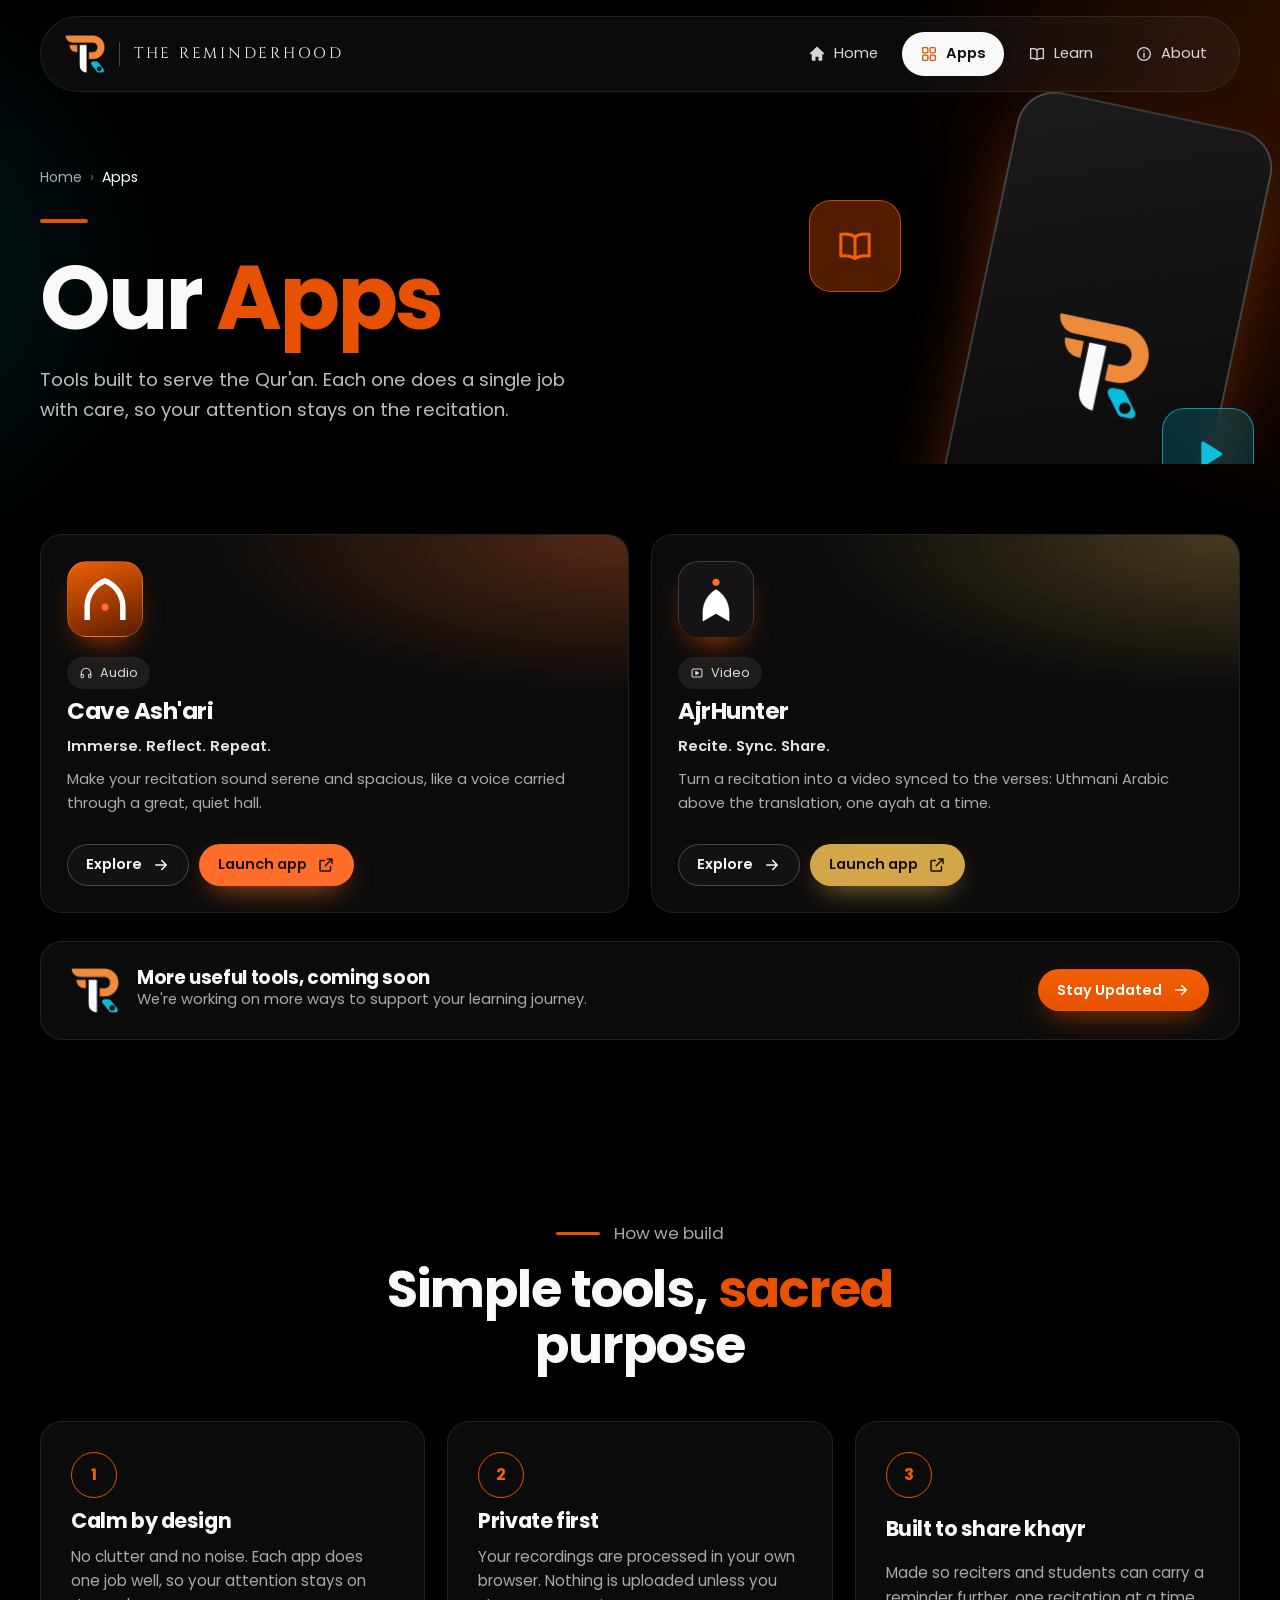
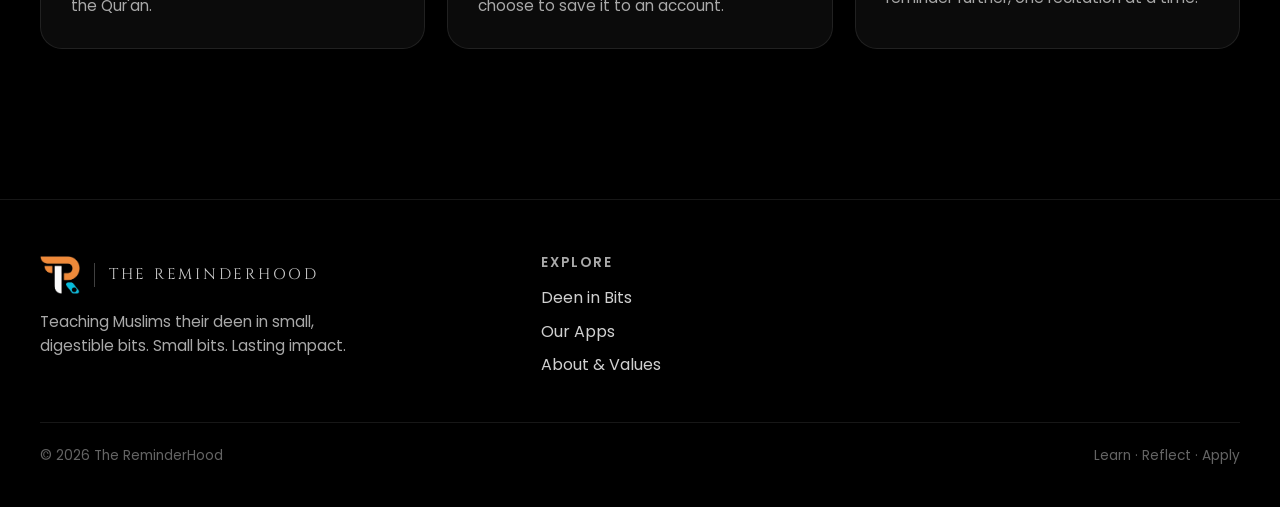
==== apps/index.html @ a538dfad "Apps hub with its own page for Cave Ash'ari and AjrHunter /apps is now a hub (Explore + Launch app p" ====
<!DOCTYPE html>
<html lang="en">
<head>
  <meta charset="utf-8">
  <meta name="viewport" content="width=device-width, initial-scale=1, viewport-fit=cover">
  <title>Our Apps · The ReminderHood</title>
  <meta name="description" content="Tools built to serve the Qur'an: Cave Ash'ari gives recitations a serene, spacious sound, and AjrHunter turns them into verse-synced videos.">
  <link rel="canonical" href="https://[SITE_URL]/apps">
  <meta name="theme-color" content="#000000">
  <meta property="og:type" content="website">
  <meta property="og:site_name" content="The ReminderHood">
  <meta property="og:url" content="https://[SITE_URL]/apps">
  <meta property="og:title" content="Our Apps · The ReminderHood">
  <meta property="og:description" content="Tools built to serve the Qur'an: Cave Ash'ari gives recitations a serene, spacious sound, and AjrHunter turns them into verse-synced videos.">
  <meta property="og:image" content="https://[SITE_URL]/assets/og/og-apps.jpg">
  <meta property="og:image:width" content="1200">
  <meta property="og:image:height" content="630">
  <meta name="twitter:card" content="summary_large_image">
  <link rel="icon" href="/assets/favicon-32.png" sizes="32x32">
  <link rel="apple-touch-icon" href="/assets/apple-touch-icon.png">
  <link rel="preconnect" href="https://fonts.googleapis.com">
  <link rel="preconnect" href="https://fonts.gstatic.com" crossorigin>
  <link rel="stylesheet" href="https://fonts.googleapis.com/css2?family=Cinzel:wght@500;600&family=Poppins:wght@400;500;600;700;800&display=swap">
  <link rel="stylesheet" href="/css/styles.css">
  <script type="application/ld+json">{"@context": "https://schema.org", "@type": "BreadcrumbList", "itemListElement": [{"@type": "ListItem", "position": 1, "name": "Home", "item": "https://[SITE_URL]/"}, {"@type": "ListItem", "position": 2, "name": "Apps", "item": "https://[SITE_URL]/apps"}]}</script>
</head>
<body>
  <a class="skip" href="#main">Skip to content</a>

  <!-- ===== Header (same on every page; set aria-current on the active link) ===== -->
  <header class="site-header">
    <div class="wrap">
      <nav class="nav glass" aria-label="Main">
        <a class="brand" href="/" aria-label="The ReminderHood home">
          <img src="/assets/logo.png" alt="" width="40" height="38">
          <span class="brand-name">The ReminderHood</span>
        </a>
        <ul class="nav-links">
          <li><a href="/"><svg aria-hidden="true"><use href="/assets/icons.svg#i-home"/></svg>Home</a></li>
          <li class="has-sub"><a href="/apps" aria-current="page"><svg aria-hidden="true"><use href="/assets/icons.svg#i-grid"/></svg>Apps</a>
            <ul class="sub" aria-label="Apps">
              <li><a href="/apps/cave-ashari">Cave Ash'ari</a></li>
              <li><a href="/apps/ajrhunter">AjrHunter</a></li>
            </ul>
          </li>
          <li><a href="/learn"><svg aria-hidden="true"><use href="/assets/icons.svg#i-book"/></svg>Learn</a></li>
          <li><a href="/about"><svg aria-hidden="true"><use href="/assets/icons.svg#i-info"/></svg>About</a></li>
        </ul>
        <button class="menu-btn" type="button" aria-expanded="false"><svg aria-hidden="true"><use href="/assets/icons.svg#i-menu"/></svg><span class="sr-only">Open menu</span></button>
      </nav>
    </div>
  </header>

  <main id="main">
    <!-- ===== Page hero ===== -->
    <section class="page-hero">
      <div class="apps-visual" aria-hidden="true">
        <div class="phone"><img src="/assets/logo.png" alt=""></div>
        <span class="float-tile float-tile--book"><svg><use href="/assets/icons.svg#i-book"/></svg></span>
        <span class="float-tile float-tile--play"><svg><use href="/assets/icons.svg#i-play"/></svg></span>
      </div>
      <div class="wrap">
        <nav class="crumbs" aria-label="Breadcrumb">
          <ol>
            <li><a href="/">Home</a></li>
            <li aria-current="page">Apps</li>
          </ol>
        </nav>
        <div class="bar"></div>
        <h1>Our <span class="accent">Apps</span></h1>
        <p>Tools built to serve the Qur'an. Each one does a single job with care, so your attention stays on the recitation.</p>
      </div>
    </section>

    <!-- ===== One card per app ===== -->
    <section class="section section--tight">
      <div class="wrap">
        <div class="grid grid--2">
          <article class="app-card glass reveal" data-app="cave-ashari">
            <div class="app-icon"><img src="/assets/icons/cave-ashari.svg" alt=""></div>
            <span class="chip"><svg aria-hidden="true"><use href="/assets/icons.svg#i-headphones"/></svg>Audio</span>
            <h2 class="h3">Cave Ash'ari</h2>
            <p class="motto">Immerse. Reflect. Repeat.</p>
            <p class="desc">Make your recitation sound serene and spacious, like a voice carried through a great, quiet hall.</p>
            <div class="actions">
              <a class="btn btn--ghost btn--sm" href="/apps/cave-ashari">Explore<svg class="ico" aria-hidden="true"><use href="/assets/icons.svg#i-arrow"/></svg></a>
              <a class="btn btn--app btn--sm" href="https://cave-ashari.vercel.app" target="_blank" rel="noopener">Launch app<svg class="ico" aria-hidden="true"><use href="/assets/icons.svg#i-external"/></svg><span class="sr-only"> (opens in a new tab)</span></a>
            </div>
          </article>
          <article class="app-card glass reveal" data-app="ajrhunter">
            <div class="app-icon app-icon--ajr"><img src="/assets/icons/ajrhunter.svg" alt=""></div>
            <span class="chip"><svg aria-hidden="true"><use href="/assets/icons.svg#i-film"/></svg>Video</span>
            <h2 class="h3">AjrHunter</h2>
            <p class="motto">Recite. Sync. Share.</p>
            <p class="desc">Turn a recitation into a video synced to the verses: Uthmani Arabic above the translation, one ayah at a time.</p>
            <div class="actions">
              <a class="btn btn--ghost btn--sm" href="/apps/ajrhunter">Explore<svg class="ico" aria-hidden="true"><use href="/assets/icons.svg#i-arrow"/></svg></a>
              <a class="btn btn--app btn--sm" href="https://ajrhunter.vercel.app" target="_blank" rel="noopener">Launch app<svg class="ico" aria-hidden="true"><use href="/assets/icons.svg#i-external"/></svg><span class="sr-only"> (opens in a new tab)</span></a>
            </div>
          </article>
        </div>

        <div class="banner glass reveal" style="margin-top:28px">
          <div class="left">
            <img src="/assets/logo.png" alt="">
            <div>
              <h3>More useful tools, coming soon</h3>
              <p>We're working on more ways to support your learning journey.</p>
            </div>
          </div>
          <a class="btn btn--primary btn--sm" href="#follow">Stay Updated<svg class="ico" aria-hidden="true"><use href="/assets/icons.svg#i-arrow"/></svg></a>
        </div>
      </div>
    </section>

    <!-- ===== How we build ===== -->
    <section class="section">
      <div class="wrap">
        <div class="section-head section-head--center reveal">
          <p class="eyebrow">How we build</p>
          <h2>Simple tools, <span class="accent">sacred</span> purpose</h2>
        </div>
        <div class="grid grid--3 steps">
          <div class="step glass reveal"><span class="num">1</span><h3>Calm by design</h3><p>No clutter and no noise. Each app does one job well, so your attention stays on the Qur'an.</p></div>
          <div class="step glass reveal"><span class="num">2</span><h3>Private first</h3><p>Your recordings are processed in your own browser. Nothing is uploaded unless you choose to save it to an account.</p></div>
          <div class="step glass reveal"><span class="num">3</span><h3>Built to share khayr</h3><p>Made so reciters and students can carry a reminder further, one recitation at a time.</p></div>
        </div>
      </div>
    </section>
  </main>

  <!-- ===== Footer (same on every page) ===== -->
  <footer class="site-footer">
    <div class="wrap">
      <div class="footer-grid">
        <div class="footer-about">
          <a class="brand" href="/"><img src="/assets/logo.png" alt="" width="40" height="38"><span class="brand-name">The ReminderHood</span></a>
          <p>Teaching Muslims their deen in small, digestible bits. Small bits. Lasting impact.</p>
        </div>
        <div>
          <h4>Explore</h4>
          <ul>
            <li><a href="/learn">Deen in Bits</a></li>
            <li><a href="/apps">Our Apps</a></li>
            <li><a href="/about">About &amp; Values</a></li>
          </ul>
        </div>
        <div id="follow" data-social-block>
          <h4>Follow</h4>
          <div class="socials">
            <a data-social="youtube" href="#" aria-label="YouTube"><svg aria-hidden="true"><use href="/assets/icons.svg#i-youtube"/></svg></a>
            <a data-social="instagram" href="#" aria-label="Instagram"><svg aria-hidden="true"><use href="/assets/icons.svg#i-instagram"/></svg></a>
          </div>
        </div>
      </div>
      <div class="footer-bottom">
        <span>© <span data-year>2026</span> The ReminderHood</span>
        <span>Learn · Reflect · Apply</span>
      </div>
    </div>
  </footer>

  <!-- ===== Phone tab bar ===== -->
  <nav class="tabbar" aria-label="Quick">
    <a href="/"><svg aria-hidden="true"><use href="/assets/icons.svg#i-home"/></svg>Home</a>
    <a href="/apps" aria-current="page"><svg aria-hidden="true"><use href="/assets/icons.svg#i-grid"/></svg>Apps</a>
    <a href="/learn"><svg aria-hidden="true"><use href="/assets/icons.svg#i-book"/></svg>Learn</a>
    <a href="/about"><svg aria-hidden="true"><use href="/assets/icons.svg#i-info"/></svg>About</a>
  </nav>

  <script src="/js/bits.js" defer></script>
  <script src="/js/main.js" defer></script>
</body>
</html>
---- css/styles.css ----
/* =========================================================
   The ReminderHood — site styles
   One stylesheet for every page. Sections, top to bottom:
   1 Tokens · 2 Base · 3 Layout helpers · 4 Header/nav
   5 Buttons/chips · 6 Hero · 7 Sections & cards
   8 Page-specific (apps, learn, about) · 9 Footer
   10 Mobile tab bar · 11 Motion · 12 Responsive
   13 Apps hub & app pages (nav dropdown, breadcrumb, app accent,
      hero media slot, demo players, FAQ)
   ========================================================= */

/* ---------- 1. Tokens (from the brand palette in the mock-up) ---------- */
:root {
  --orange: #E85002;        /* Branding Orange */
  --orange-2: #F16001;      /* gradient stop 3 */
  --red: #C10801;           /* gradient stop 2 */
  --sand: #D9C3AB;          /* gradient stop 4 */
  --azure: #0DBEDE;         /* Vivid Azure (the R's tail) */
  --ink: #000000;           /* Primary */
  --white: #F9F9F9;
  --gray: #646464;
  --gray-d: #333333;

  --text: var(--white);
  --muted: #A9A9A9;
  --line: rgba(255, 255, 255, .09);
  --glass: rgba(255, 255, 255, .045);
  --glass-2: rgba(255, 255, 255, .075);
  --gradient: linear-gradient(120deg, var(--red) 0%, var(--orange-2) 55%, var(--sand) 100%);

  --font: "Poppins", system-ui, -apple-system, "Segoe UI", sans-serif;
  --font-mark: "Cinzel", Georgia, serif;
  --font-quran: "KFGQPC Hafs", "Amiri Quran", serif;

  --radius: 22px;
  --radius-sm: 14px;
  --max: 1200px;
  --nav-h: 76px;
  --ease: cubic-bezier(.2, .7, .2, 1);
}

@font-face {
  font-family: "KFGQPC Hafs";
  src: url("../assets/fonts/hafs.woff2") format("woff2");
  font-display: swap;
}

/* ---------- 2. Base ---------- */
*, *::before, *::after { box-sizing: border-box; }
html { scroll-behavior: smooth; -webkit-text-size-adjust: 100%; }
body {
  margin: 0;
  font-family: var(--font);
  font-size: 16px;
  line-height: 1.6;
  color: var(--text);
  background: var(--ink);
  overflow-x: hidden;
  -webkit-font-smoothing: antialiased;
}
/* Page-wide glow: ember from the right, azure hint from the left (as in the mock-up) */
body::before {
  content: "";
  position: fixed;
  inset: 0;
  z-index: -1;
  pointer-events: none;
  background:
    radial-gradient(60vw 60vw at 105% 10%, rgba(232, 80, 2, .22), transparent 60%),
    radial-gradient(40vw 40vw at -10% 30%, rgba(13, 190, 222, .12), transparent 60%),
    var(--ink);
}
img, svg { display: block; max-width: 100%; }
a { color: inherit; text-decoration: none; }
h1, h2, h3, h4 { margin: 0; line-height: 1.1; font-weight: 700; letter-spacing: -.02em; }
p { margin: 0; }
button { font: inherit; color: inherit; cursor: pointer; }
:focus-visible { outline: 2px solid var(--orange); outline-offset: 3px; border-radius: 8px; }
.sr-only { position: absolute; width: 1px; height: 1px; overflow: hidden; clip: rect(0 0 0 0); white-space: nowrap; }
.skip { position: absolute; left: 16px; top: -60px; z-index: 100; padding: 10px 16px; border-radius: 999px; background: var(--orange); }
.skip:focus { top: 12px; }

/* ---------- 3. Layout helpers ---------- */
.wrap { width: min(var(--max), 100% - 48px); margin-inline: auto; }
.section { padding: 110px 0; position: relative; }
.section--tight { padding: 70px 0; }
.accent { color: var(--orange); }
.azure { color: var(--azure); }
.muted { color: var(--muted); }

.eyebrow {
  display: inline-flex;
  align-items: center;
  gap: 14px;
  font-size: .95rem;
  color: #CFCFCF;
}
.eyebrow::before { content: ""; width: 44px; height: 3px; border-radius: 3px; background: var(--orange); }
.eyebrow .dot { width: 5px; height: 5px; border-radius: 50%; background: var(--orange); }

.section-head { display: grid; gap: 14px; max-width: 720px; margin-bottom: 48px; }
.section-head h2 { font-size: clamp(2rem, 4.4vw, 3.2rem); }
.section-head p { color: var(--muted); font-size: 1.05rem; }
.section-head--center { margin-inline: auto; text-align: center; justify-items: center; }

.glass {
  background: var(--glass);
  border: 1px solid var(--line);
  border-radius: var(--radius);
  backdrop-filter: blur(18px);
  -webkit-backdrop-filter: blur(18px);
}

/* ---------- 4. Header / nav ---------- */
.site-header {
  position: fixed;
  top: 16px;
  left: 0;
  right: 0;
  z-index: 50;
  transition: top .3s var(--ease);
}
.nav {
  display: flex;
  align-items: center;
  justify-content: space-between;
  gap: 20px;
  height: var(--nav-h);
  padding: 0 14px 0 24px;
  border-radius: 999px;
  transition: background .3s, height .3s var(--ease);
}
.site-header.is-scrolled { top: 8px; }
.site-header.is-scrolled .nav { background: rgba(10, 10, 10, .78); height: 64px; }

.brand { display: flex; align-items: center; gap: 14px; }
.brand img { width: 40px; height: auto; }
.brand-name {
  padding-left: 14px;
  border-left: 1px solid rgba(255, 255, 255, .25);
  font-family: var(--font-mark);
  font-size: .95rem;
  letter-spacing: .18em;
  text-transform: uppercase;
  white-space: nowrap;
}

.nav-links { display: flex; gap: 6px; list-style: none; margin: 0; padding: 0; }
.nav-links a {
  display: inline-flex;
  align-items: center;
  gap: 8px;
  padding: 10px 18px;
  border-radius: 999px;
  font-size: .92rem;
  color: #D6D6D6;
  transition: background .2s, color .2s;
}
.nav-links a:hover { background: var(--glass-2); color: #fff; }
.nav-links > li > a[aria-current] { background: var(--white); color: #111; font-weight: 600; }
.nav-links > li > a[aria-current] svg { color: var(--orange); }
.nav-links svg, .tabbar svg, .ico { width: 18px; height: 18px; flex: none; }

.nav-cta { display: inline-flex; }
.menu-btn { display: none; }

/* ---------- 5. Buttons / chips ---------- */
.btn {
  display: inline-flex;
  align-items: center;
  justify-content: center;
  gap: 10px;
  min-height: 52px;
  padding: 0 26px;
  border-radius: 999px;
  border: 1px solid transparent;
  font-weight: 600;
  font-size: .98rem;
  transition: transform .2s var(--ease), box-shadow .2s, background .2s, border-color .2s;
}
.btn:hover { transform: translateY(-2px); }
.btn--primary { background: linear-gradient(180deg, var(--orange-2), var(--orange)); color: #fff; box-shadow: 0 10px 30px -10px rgba(232, 80, 2, .8); }
.btn--primary:hover { box-shadow: 0 16px 40px -12px rgba(232, 80, 2, .95); }
.btn--ghost { border-color: rgba(255, 255, 255, .22); background: rgba(255, 255, 255, .03); }
.btn--ghost:hover { border-color: rgba(255, 255, 255, .45); }
.btn--sm { min-height: 42px; padding: 0 18px; font-size: .9rem; }
.btn .ico { width: 18px; height: 18px; }

.chip {
  display: inline-flex;
  align-items: center;
  gap: 7px;
  padding: 6px 12px;
  border-radius: 999px;
  background: var(--glass-2);
  font-size: .8rem;
  color: #DADADA;
}
.chip svg { width: 14px; height: 14px; }

.round-link {
  display: grid;
  background: transparent;
  padding: 0;
  place-items: center;
  width: 42px;
  height: 42px;
  border-radius: 50%;
  border: 1px solid var(--orange);
  color: var(--orange);
  transition: background .2s, color .2s;
}
.round-link svg { width: 18px; height: 18px; }
.round-link--muted { border-color: rgba(255, 255, 255, .45); color: #fff; }
.round-link:hover { background: var(--orange); border-color: var(--orange); color: #fff; }

/* ---------- 6. Hero ---------- */
.hero {
  position: relative;
  min-height: 100svh;
  display: flex;
  align-items: center;
  padding: calc(var(--nav-h) + 60px) 0 90px;
  overflow: hidden;
  isolation: isolate;
}
/* the big ember arc behind the artwork */
.hero::before {
  content: "";
  position: absolute;
  z-index: -2;
  right: -18vw;
  top: 4vh;
  width: 70vw;
  height: 70vw;
  max-width: 1100px;
  max-height: 1100px;
  border-radius: 50%;
  border: 2px solid rgba(241, 96, 1, .55);
  box-shadow: inset 30px 0 80px -20px rgba(241, 96, 1, .35), 0 0 80px -10px rgba(241, 96, 1, .35);
}
/* the azure streak on the left edge */
.hero::after {
  content: "";
  position: absolute;
  z-index: -2;
  left: -120px;
  top: 30%;
  width: 260px;
  height: 260px;
  background: linear-gradient(135deg, rgba(13, 190, 222, .75), transparent 60%);
  filter: blur(40px);
  transform: rotate(45deg);
}
.hero-art {
  position: absolute;
  z-index: -1;
  right: -2vw;
  bottom: 0;
  width: min(50vw, 760px);
  -webkit-mask-image: linear-gradient(90deg, transparent 0%, #000 22%), linear-gradient(0deg, transparent 0%, #000 18%);
  -webkit-mask-composite: source-in;
  mask-image: linear-gradient(90deg, transparent 0%, #000 22%), linear-gradient(0deg, transparent 0%, #000 18%);
  mask-composite: intersect;
  opacity: .95;
}
.hero-copy { max-width: 640px; min-width: 0; display: grid; grid-template-columns: minmax(0, 1fr); gap: 22px; }
.hero h1 { font-size: clamp(3.4rem, 9vw, 7rem); line-height: .98; letter-spacing: -.035em; }
.hero h1 .accent { color: var(--orange-2); }
.hero .tagline { font-size: clamp(1.6rem, 3.4vw, 2.6rem); font-weight: 500; color: #E4E4E4; letter-spacing: -.02em; }
.hero .lead { font-size: 1.12rem; color: #BDBDBD; max-width: 520px; }
.hero-actions { display: flex; flex-wrap: wrap; gap: 14px; margin-top: 6px; }

.pillars {
  display: grid;
  grid-template-columns: repeat(4, auto);
  gap: 0;
  margin-top: 26px;
  padding: 18px 8px;
  width: fit-content;
}
.pillar {
  display: flex;
  align-items: center;
  gap: 12px;
  padding: 0 22px;
  font-size: .86rem;
  line-height: 1.3;
  color: #D4D4D4;
}
.pillar + .pillar { border-left: 1px solid var(--line); }
.pillar svg { width: 28px; height: 28px; flex: none; }

.scroll-cue {
  position: absolute;
  left: 50%;
  bottom: 26px;
  transform: translateX(-50%);
  display: grid;
  place-items: center;
  width: 30px;
  height: 48px;
  border: 1.5px solid rgba(255, 255, 255, .35);
  border-radius: 999px;
}
.scroll-cue svg { width: 16px; height: 16px; animation: bob 1.8s ease-in-out infinite; }

/* Short hero for inner pages */
.page-hero { padding: calc(var(--nav-h) + 90px) 0 40px; position: relative; overflow: hidden; }
.page-hero h1 { font-size: clamp(3rem, 7.5vw, 5.6rem); letter-spacing: -.035em; }
.page-hero .bar { width: 48px; height: 4px; border-radius: 4px; background: var(--orange); margin-bottom: 26px; }
.page-hero p { margin-top: 18px; max-width: 560px; font-size: 1.15rem; color: #BDBDBD; }

/* ---------- 7. Sections & cards ---------- */
/* Ayah block */
.ayah {
  display: grid;
  gap: 18px;
  padding: 56px clamp(24px, 6vw, 80px);
  text-align: center;
  overflow: hidden;
  position: relative;
}
.ayah::before {
  content: "";
  position: absolute;
  inset: auto -20% -60% -20%;
  height: 120%;
  background: radial-gradient(closest-side, rgba(232, 80, 2, .22), transparent);
  pointer-events: none;
}
.ayah .ar { font-family: var(--font-quran); font-size: clamp(1.9rem, 4.6vw, 3.1rem); line-height: 1.9; direction: rtl; color: #fff; }
.ayah .en { font-size: clamp(1.05rem, 2vw, 1.3rem); color: #E2E2E2; font-style: italic; }
.ayah .ref { font-size: .85rem; letter-spacing: .12em; text-transform: uppercase; color: var(--orange-2); }
.ayah .note { max-width: 640px; margin: 10px auto 0; color: var(--muted); }

/* Generic grid */
.grid { display: grid; gap: 22px; }
.grid--4 { grid-template-columns: repeat(4, 1fr); }
.grid--3 { grid-template-columns: repeat(3, 1fr); }
.grid--2 { grid-template-columns: repeat(2, 1fr); }

/* Track cards (Deen in Bits) */
.track {
  position: relative;
  display: grid;
  align-content: end;
  gap: 8px;
  min-height: 210px;
  padding: 24px;
  border-radius: var(--radius);
  border: 1px solid var(--line);
  overflow: hidden;
  transition: transform .3s var(--ease), border-color .3s;
}
.track:hover { transform: translateY(-4px); border-color: rgba(255, 255, 255, .22); }
.track .ico-box {
  position: absolute;
  top: 22px;
  left: 22px;
  display: grid;
  place-items: center;
  width: 48px;
  height: 48px;
  border-radius: 14px;
  background: rgba(255, 255, 255, .12);
}
.track .ico-box svg { width: 24px; height: 24px; }
.track h3 { font-size: 1.2rem; }
.track p { font-size: .9rem; color: rgba(255, 255, 255, .78); }
.track--faith { background: linear-gradient(150deg, var(--orange-2), #8a2b00); }
.track--quran { background: linear-gradient(150deg, #3a3a3a, #161616); }
.track--growth { background: linear-gradient(150deg, #0a7f95, #062b33); }
.track--bits { background: linear-gradient(150deg, #2b2b2b, #0e0e0e); }

/* Bit of the day */
.bit-card {
  display: grid;
  grid-template-columns: 1.1fr 1fr;
  gap: 0;
  overflow: hidden;
}
.bit-card .bit-side {
  display: grid;
  align-content: center;
  gap: 16px;
  padding: 44px;
  background: linear-gradient(160deg, rgba(232, 80, 2, .9), rgba(193, 8, 1, .75));
}
.bit-card .bit-side h2 { font-size: clamp(1.8rem, 3.4vw, 2.6rem); }
.bit-card .bit-side p { color: rgba(255, 255, 255, .85); }
.bit-card .bit-body { display: grid; gap: 16px; padding: 44px; align-content: center; }
.bit-body .ar { font-family: var(--font-quran); font-size: 1.9rem; line-height: 1.9; direction: rtl; text-align: right; }
.bit-body blockquote { margin: 0; font-size: 1.12rem; font-style: italic; color: #E8E8E8; }
.bit-body .ref { font-size: .82rem; letter-spacing: .1em; text-transform: uppercase; color: var(--orange-2); }
.bit-body .apply { padding: 14px 16px; border-radius: var(--radius-sm); background: var(--glass-2); font-size: .95rem; color: #D9D9D9; }
.bit-body .apply strong { color: #fff; }
.bit-nav { display: flex; gap: 10px; }

/* App cards */
.app-card {
  position: relative;
  display: grid;
  gap: 10px;
  align-content: start;
  min-height: 360px;
  padding: 26px;
  overflow: hidden;
  isolation: isolate;
  transition: transform .3s var(--ease), border-color .3s;
}
.app-card:hover { transform: translateY(-4px); border-color: rgba(255, 255, 255, .2); }
.app-card::after {
  content: "";
  position: absolute;
  inset: 0;
  z-index: -1;
  background: radial-gradient(120% 70% at 100% 0%, rgba(232, 80, 2, .28), transparent 60%);
}
.app-icon {
  display: grid;
  place-items: center;
  width: 76px;
  height: 76px;
  margin-bottom: 10px;
  border-radius: 20px;
  background: linear-gradient(160deg, var(--orange-2), #5a1b00);
  border: 1px solid rgba(255, 255, 255, .18);
  box-shadow: 0 14px 30px -14px rgba(232, 80, 2, .9);
}
.app-icon img { width: 42px; height: 42px; }
.app-icon--ajr { background: #161316; }
.app-icon--ajr img { width: 76px; height: 76px; border-radius: 20px; }
.app-card h3, .app-card .h3 { font-size: 1.45rem; }
.app-card .motto { font-weight: 600; font-size: .92rem; color: #E6E6E6; }
.app-card .desc { font-size: .92rem; color: var(--muted); }
.app-card .foot { display: flex; align-items: center; justify-content: space-between; margin-top: auto; padding-top: 16px; }
.app-card--soon { place-content: center; justify-items: center; text-align: center; }
.app-card--soon::before {
  content: "";
  position: absolute;
  top: 30px;
  left: 40px;
  width: 90px;
  height: 90px;
  border-radius: 50%;
  filter: blur(26px);
  opacity: .7;
  background: var(--blob, linear-gradient(135deg, var(--azure), var(--orange)));
}
.app-card--soon .foot { position: absolute; right: 26px; bottom: 26px; padding: 0; }
.soon-pill { display: inline-flex; align-items: center; gap: 8px; padding: 10px 18px; border-radius: 999px; background: var(--glass-2); font-weight: 500; font-size: .92rem; }

/* Banner (Stay updated) */
.banner {
  display: flex;
  align-items: center;
  justify-content: space-between;
  gap: 24px;
  padding: 26px 30px;
}
.banner .left { display: flex; align-items: center; gap: 18px; }
.banner img { width: 48px; }
.banner h3 { font-size: 1.15rem; }
.banner p { font-size: .92rem; color: var(--muted); }

/* Steps (Learn → Reflect → Apply) */
.steps { counter-reset: step; }
.step { padding: 30px; display: grid; gap: 12px; }
.step .num {
  display: grid;
  place-items: center;
  width: 46px;
  height: 46px;
  border-radius: 50%;
  border: 1.5px solid var(--orange);
  color: var(--orange-2);
  font-weight: 700;
}
.step h3 { font-size: 1.3rem; }
.step p { color: var(--muted); font-size: .95rem; }

/* ---------- 8. Page specific ---------- */
/* Apps hero phone */
.apps-visual { position: absolute; right: 4vw; top: calc(var(--nav-h) + 30px); width: min(36vw, 420px); pointer-events: none; }
.phone {
  width: 62%;
  margin-left: auto;
  aspect-ratio: 9 / 18;
  border-radius: 38px;
  border: 2px solid rgba(255, 255, 255, .2);
  background: linear-gradient(160deg, #1b1b1b, #050505);
  box-shadow: 0 30px 80px -20px rgba(232, 80, 2, .55);
  display: grid;
  place-items: center;
  transform: rotate(12deg);
}
.phone img { width: 38%; }
.float-tile {
  position: absolute;
  display: grid;
  place-items: center;
  width: 92px;
  height: 92px;
  border-radius: 22px;
  backdrop-filter: blur(12px);
  -webkit-backdrop-filter: blur(12px);
  animation: float 6s ease-in-out infinite;
}
.float-tile svg { width: 40px; height: 40px; }
.float-tile--book { left: 0; top: 18%; background: rgba(232, 80, 2, .35); border: 1px solid rgba(241, 96, 1, .7); color: var(--orange-2); }
.float-tile--play { right: -6%; top: 58%; background: rgba(13, 190, 222, .2); border: 1px solid rgba(13, 190, 222, .7); color: var(--azure); animation-delay: -3s; }

/* Learn: filters + bit library */
.filters { display: flex; flex-wrap: wrap; gap: 10px; margin-bottom: 28px; }
.filter {
  padding: 10px 18px;
  border-radius: 999px;
  border: 1px solid var(--line);
  background: var(--glass);
  font-size: .9rem;
  color: #D0D0D0;
  transition: background .2s, color .2s, border-color .2s;
}
.filter:hover { border-color: rgba(255, 255, 255, .3); }
.filter[aria-pressed="true"] { background: var(--white); color: #111; font-weight: 600; }

.bit {
  display: grid;
  gap: 14px;
  align-content: start;
  padding: 26px;
}
.bit header { display: flex; align-items: center; justify-content: space-between; gap: 10px; }
.bit h3 { font-size: 1.2rem; }
.bit .ar { font-family: var(--font-quran); font-size: 1.5rem; line-height: 1.9; direction: rtl; text-align: right; color: #fff; }
.bit blockquote { margin: 0; color: #E2E2E2; font-style: italic; }
.bit .ref { font-size: .78rem; letter-spacing: .1em; text-transform: uppercase; color: var(--orange-2); }
.bit details { border-top: 1px solid var(--line); padding-top: 12px; }
.bit summary { cursor: pointer; font-weight: 600; font-size: .92rem; list-style: none; display: flex; align-items: center; gap: 8px; }
.bit summary::-webkit-details-marker { display: none; }
.bit summary::after { content: "+"; margin-left: auto; color: var(--orange-2); font-size: 1.2rem; }
.bit details[open] summary::after { content: "–"; }
.bit dl { margin: 12px 0 0; display: grid; gap: 10px; font-size: .93rem; }
.bit dt { font-weight: 600; color: #fff; }
.bit dd { margin: 0; color: var(--muted); }
.bit[hidden] { display: none; }

.levels { display: grid; grid-template-columns: repeat(3, 1fr); gap: 0; overflow: hidden; }
.level { padding: 30px; display: grid; gap: 10px; }
.level + .level { border-left: 1px solid var(--line); }
.level .tag { font-size: .78rem; letter-spacing: .14em; text-transform: uppercase; color: var(--orange-2); }
.level h3 { font-size: 1.25rem; }
.level p { color: var(--muted); font-size: .95rem; }

/* About: values (IMAMAE) */
.values-word {
  font-size: clamp(3rem, 12vw, 9rem);
  font-weight: 800;
  letter-spacing: .08em;
  line-height: 1;
  text-align: center;
  background: var(--gradient);
  -webkit-background-clip: text;
  background-clip: text;
  color: transparent;
  margin-bottom: 40px;
}
.value {
  position: relative;
  display: grid;
  gap: 12px;
  align-content: start;
  padding: 34px 26px 28px;
  border-radius: var(--radius);
  background: linear-gradient(170deg, rgba(232, 80, 2, .16), rgba(255, 255, 255, .03) 60%);
  border: 1px solid rgba(241, 96, 1, .3);
  transition: transform .3s var(--ease), border-color .3s;
}
.value:hover { transform: translateY(-4px); border-color: rgba(241, 96, 1, .7); }
.value .letter {
  position: absolute;
  top: -22px;
  right: 22px;
  display: grid;
  place-items: center;
  width: 54px;
  height: 54px;
  border-radius: 50%;
  background: var(--white);
  color: #111;
  border: 4px solid var(--azure);
  font-weight: 800;
  font-size: 1.4rem;
}
.value h3 { font-size: 1.25rem; letter-spacing: .02em; }
.value h3 small { display: block; margin-top: 4px; font-size: .78rem; font-weight: 500; letter-spacing: .12em; text-transform: uppercase; color: var(--orange-2); }
.value p { color: #CFCFCF; font-size: .95rem; }

.story { display: grid; grid-template-columns: 1fr 1fr; gap: 60px; align-items: center; }
.story .copy { display: grid; gap: 18px; }
.story .copy p { color: #C4C4C4; font-size: 1.05rem; }
.story-visual { aspect-ratio: 1; display: grid; place-items: center; position: relative; overflow: hidden; }
.story-visual img.logo-big { width: 46%; position: relative; z-index: 1; }
.story-visual::before {
  content: "";
  position: absolute;
  width: 70%;
  height: 70%;
  border-radius: 50%;
  background: radial-gradient(closest-side, rgba(232, 80, 2, .55), transparent);
}

.make-list { display: grid; gap: 14px; margin: 0; padding: 0; list-style: none; }
.make-list li { display: flex; gap: 14px; align-items: flex-start; padding: 18px 20px; }
.make-list svg { width: 26px; height: 26px; flex: none; color: var(--orange-2); margin-top: 2px; }
.make-list strong { display: block; }
.make-list span { color: var(--muted); font-size: .93rem; }

/* CTA band */
.cta {
  display: grid;
  grid-template-columns: 1.3fr 1fr;
  align-items: center;
  gap: 30px;
  padding: 50px;
  overflow: hidden;
  position: relative;
  background: linear-gradient(120deg, rgba(232, 80, 2, .22), rgba(255, 255, 255, .03) 55%);
}
.cta h2 { font-size: clamp(1.9rem, 3.6vw, 2.8rem); }
.cta p { color: #C8C8C8; margin-top: 12px; }
.cta .actions { display: flex; flex-wrap: wrap; gap: 12px; justify-content: flex-end; }

/* ---------- 9. Footer ---------- */
.site-footer { border-top: 1px solid var(--line); padding: 56px 0 40px; margin-top: 40px; }
.footer-grid { display: grid; grid-template-columns: 1.4fr 1fr 1fr; gap: 40px; }
.footer-grid h4 { font-size: .85rem; letter-spacing: .14em; text-transform: uppercase; color: var(--muted); margin-bottom: 14px; font-weight: 600; }
.footer-grid ul { list-style: none; margin: 0; padding: 0; display: grid; gap: 8px; }
.footer-grid a { color: #D0D0D0; }
.footer-grid a:hover { color: var(--orange-2); }
.footer-about p { margin-top: 16px; color: var(--muted); max-width: 340px; font-size: .95rem; }
.footer-bottom { display: flex; justify-content: space-between; gap: 20px; margin-top: 44px; padding-top: 22px; border-top: 1px solid var(--line); font-size: .85rem; color: var(--gray); }
.socials { display: flex; gap: 10px; }
.socials a { display: grid; place-items: center; width: 40px; height: 40px; border-radius: 50%; background: var(--glass-2); }
.socials a:hover { background: var(--orange); color: #fff; }
.socials svg { width: 18px; height: 18px; }

/* ---------- 10. Mobile tab bar (phones only) ---------- */
.tabbar { display: none; }

/* ---------- 11. Motion ---------- */
.reveal { opacity: 0; transform: translateY(26px); transition: opacity .8s var(--ease), transform .8s var(--ease); }
.reveal.is-in { opacity: 1; transform: none; }
.fade-swap { animation: fadeSwap .5s var(--ease); }
@keyframes bob { 50% { transform: translateY(5px); } }
@keyframes float { 50% { transform: translateY(-14px); } }
@keyframes fadeSwap { from { opacity: 0; transform: translateY(8px); } }
@media (prefers-reduced-motion: reduce) {
  *, *::before, *::after { animation: none !important; transition: none !important; scroll-behavior: auto !important; }
  .reveal { opacity: 1; transform: none; }
}

/* ---------- 13. Apps hub & app pages ---------- */
/* Each app's accent lives in three variables, set by data-app on <body> (app pages)
   or on a card (hub). Only the hero and the buttons read them; the rest of the page
   keeps the main site's look. */
[data-app] { --app-accent: var(--orange); --app-deep: #3a1606; --app-ink: #0b0806; }
[data-app="cave-ashari"] { --app-accent: #FF6D29; --app-deep: #453027; --app-ink: #161316; }
[data-app="ajrhunter"] { --app-accent: #D4A64A; --app-deep: #4a3712; --app-ink: #14110b; }

.btn--app { background: var(--app-accent); color: var(--app-ink); box-shadow: 0 10px 30px -12px var(--app-accent); }
.btn--app:hover { box-shadow: 0 16px 40px -12px var(--app-accent); }

/* Header dropdown under "Apps" (hover or keyboard focus; no JS) */
.nav-links .has-sub { position: relative; }
.nav-links .sub {
  position: absolute;
  top: calc(100% + 10px);
  left: 0;
  min-width: 210px;
  margin: 0;
  padding: 8px;
  list-style: none;
  border-radius: 18px;
  background: rgba(12, 12, 12, .96);
  border: 1px solid var(--line);
  opacity: 0;
  visibility: hidden;
  transform: translateY(-4px);
  transition: opacity .2s, transform .2s var(--ease), visibility .2s;
}
.nav-links .sub::before { content: ""; position: absolute; left: 0; right: 0; top: -12px; height: 12px; } /* hover bridge */
.nav-links .has-sub:hover .sub,
.nav-links .has-sub:focus-within .sub { opacity: 1; visibility: visible; transform: none; }
.nav-links .sub a { display: block; padding: 10px 14px; border-radius: 12px; }
.nav-links .sub a[aria-current] { background: rgba(232, 80, 2, .16); color: #fff; font-weight: 600; }

/* Breadcrumb */
.crumbs ol { display: flex; flex-wrap: wrap; gap: 8px; margin: 0 0 30px; padding: 0; list-style: none; font-size: .88rem; color: var(--muted); }
.crumbs li + li::before { content: "›"; margin-right: 8px; color: var(--gray); }
.crumbs a:hover { color: #fff; }
.crumbs [aria-current] { color: #fff; }

/* Hub cards: two buttons */
.app-card .actions { display: flex; flex-wrap: wrap; gap: 10px; margin-top: auto; padding-top: 18px; }
.app-card[data-app]::after { background: radial-gradient(120% 70% at 100% 0%, color-mix(in srgb, var(--app-accent) 30%, transparent), transparent 60%); }
.app-card .chip { width: fit-content; }

/* App page hero */
.app-hero { position: relative; overflow: hidden; isolation: isolate; padding: calc(var(--nav-h) + 56px) 0 80px; }
.app-hero::before {
  content: "";
  position: absolute;
  inset: 0;
  z-index: -2;
  background:
    radial-gradient(55vw 45vw at 88% 35%, color-mix(in srgb, var(--app-accent) 30%, transparent), transparent 70%),
    linear-gradient(180deg, color-mix(in srgb, var(--app-deep) 60%, transparent), transparent 75%);
}
/* faint parchment grain */
.app-hero::after {
  content: "";
  position: absolute;
  inset: 0;
  z-index: -1;
  opacity: .07;
  pointer-events: none;
  background-image: url("data:image/svg+xml,%3Csvg xmlns='http://www.w3.org/2000/svg' width='200' height='200'%3E%3Cfilter id='n'%3E%3CfeTurbulence type='fractalNoise' baseFrequency='.8' numOctaves='3' stitchTiles='stitch'/%3E%3CfeColorMatrix values='0 0 0 0 .85 0 0 0 0 .76 0 0 0 0 .67 0 0 0 1 0'/%3E%3C/filter%3E%3Crect width='200' height='200' filter='url(%23n)'/%3E%3C/svg%3E");
}
/* faint Arabic calligraphy behind the hero (a single word, never a verse) */
.calli {
  position: absolute;
  z-index: -1;
  right: -3vw;
  bottom: -4vw;
  font-family: var(--font-quran);
  font-size: clamp(7rem, 24vw, 20rem);
  line-height: 1;
  color: var(--app-accent);
  opacity: .07;
  pointer-events: none;
  user-select: none;
}
.app-hero-grid { display: grid; grid-template-columns: minmax(0, 1.05fr) minmax(0, .95fr); gap: 48px; align-items: center; }
.app-hero-copy { display: grid; gap: 20px; min-width: 0; }
.app-hero h1 { font-size: clamp(2.5rem, 7vw, 5rem); letter-spacing: -.035em; }
.app-hero h1 .tick { color: var(--app-accent); }
.app-hero .lead { font-size: 1.15rem; color: #C9C9C9; max-width: 540px; }
.app-mark {
  display: grid;
  place-items: center;
  width: 68px;
  height: 68px;
  border-radius: 20px;
  background: linear-gradient(160deg, var(--app-accent), var(--app-deep));
  border: 1px solid rgba(255, 255, 255, .18);
}
.app-mark img { width: 38px; height: 38px; }
.app-mark--full { background: none; padding: 0; overflow: hidden; border-color: color-mix(in srgb, var(--app-accent) 60%, transparent); }
.app-mark--full img { width: 100%; height: 100%; }

/* [HERO_ASSET] slot: shows the app mark until an image/video is dropped in */
.app-hero-media {
  position: relative;
  margin: 0;
  aspect-ratio: 16 / 10;
  display: grid;
  place-items: center;
  overflow: hidden;
  border-radius: var(--radius);
  border: 1px solid color-mix(in srgb, var(--app-accent) 35%, transparent);
  background: radial-gradient(circle at 50% 45%, color-mix(in srgb, var(--app-accent) 28%, transparent), transparent 62%), var(--app-ink);
  box-shadow: 0 40px 90px -40px color-mix(in srgb, var(--app-accent) 70%, transparent);
}
.app-hero-media .mark { width: 26%; filter: drop-shadow(0 10px 30px rgba(0, 0, 0, .5)); }
.app-hero-media .wave { position: absolute; left: 8%; right: 8%; bottom: 14%; height: 18%; color: var(--app-accent); opacity: .55; }
.app-hero-media > img.cover, .app-hero-media > video { position: absolute; inset: 0; width: 100%; height: 100%; object-fit: cover; }

/* Problem statement */
.reflect { max-width: 780px; display: grid; gap: 18px; }
.reflect p { font-size: clamp(1.1rem, 2.2vw, 1.35rem); line-height: 1.7; color: #D2D2D2; }

/* Who it's for */
.who { display: grid; gap: 10px; align-content: start; padding: 26px; }
.who svg { width: 30px; height: 30px; color: var(--orange-2); }
.who h3 { font-size: 1.15rem; }
.who p { color: var(--muted); font-size: .93rem; }

/* Demo players */
.demo-card { display: grid; gap: 14px; align-content: start; padding: 26px; }
.demo-card h3 { font-size: 1.15rem; }
.demo-card p { color: var(--muted); font-size: .93rem; }
.demo-card audio { width: 100%; }
.demo-card--after { border-color: color-mix(in srgb, var(--orange) 45%, transparent); }
.demo-video { width: 100%; aspect-ratio: 16 / 9; border-radius: var(--radius-sm); background: #000; }
.media-note { display: none; font-size: .85rem; color: var(--sand); }
.is-missing .media-note { display: block; }

/* FAQ (native <details>, works without JS) */
.faq { display: grid; gap: 12px; max-width: 840px; }
.faq details { padding: 18px 22px; }
.faq summary { display: flex; align-items: center; gap: 12px; cursor: pointer; font-weight: 600; list-style: none; }
.faq summary::-webkit-details-marker { display: none; }
.faq summary::after { content: "+"; margin-left: auto; font-size: 1.3rem; color: var(--orange-2); }
.faq details[open] summary::after { content: "–"; }
.faq details p { margin-top: 12px; color: #BDBDBD; }

/* ---------- 12. Responsive ---------- */
@media (max-width: 1080px) {
  .grid--4 { grid-template-columns: repeat(2, 1fr); }
  .pillars { grid-template-columns: repeat(2, auto); row-gap: 16px; }
  .pillar:nth-child(3) { border-left: 0; }
  .apps-visual { opacity: .35; }
}
@media (max-width: 900px) {
  :root { --nav-h: 64px; }
  .site-header { top: 10px; }
  .nav { padding: 0 8px 0 18px; }
  .nav-links { display: none; }
  .menu-btn {
    display: grid;
    place-items: center;
    width: 44px;
    height: 44px;
    border-radius: 50%;
    border: 0;
    background: var(--glass-2);
  }
  .menu-btn svg { width: 22px; height: 22px; }
  .site-header.menu-open .nav-links {
    display: grid;
    position: absolute;
    top: calc(100% + 10px);
    left: 24px;
    right: 24px;
    padding: 12px;
    border-radius: var(--radius);
    background: rgba(12, 12, 12, .96);
    border: 1px solid var(--line);
  }
  .site-header.menu-open .nav-links a { padding: 14px 16px; font-size: 1rem; }
  /* the Apps dropdown becomes indented sub-links in the phone menu */
  .site-header.menu-open .nav-links .sub { position: static; opacity: 1; visibility: visible; transform: none; min-width: 0; padding: 0 0 0 30px; background: none; border: 0; }
  .site-header.menu-open .nav-links .sub a { padding: 10px 16px; font-size: .95rem; color: #BDBDBD; }
  .app-hero-grid { grid-template-columns: 1fr; gap: 36px; }
  .app-hero { padding-top: calc(var(--nav-h) + 40px); }
  .grid--3, .grid--2, .story, .cta, .bit-card, .footer-grid { grid-template-columns: 1fr; }
  .levels { grid-template-columns: 1fr; }
  .level + .level { border-left: 0; border-top: 1px solid var(--line); }
  .hero { align-items: flex-start; padding-top: calc(var(--nav-h) + 50px); }
  .hero-art { width: 120vw; right: -30vw; opacity: .3; }
  .apps-visual { display: none; }
  .cta { padding: 34px 26px; }
  .cta .actions { justify-content: flex-start; }
  .bit-card .bit-side, .bit-card .bit-body { padding: 30px 24px; }
  .section { padding: 80px 0; }
  .banner { flex-direction: column; align-items: flex-start; }
  .footer-bottom { flex-direction: column; }

  /* phone tab bar, as in the mock-up */
  body { padding-bottom: 86px; }
  .tabbar {
    display: flex;
    justify-content: space-around;
    position: fixed;
    left: 12px;
    right: 12px;
    bottom: 12px;
    z-index: 60;
    padding: 8px;
    border-radius: 24px;
    background: rgba(14, 14, 14, .88);
    border: 1px solid var(--line);
    backdrop-filter: blur(18px);
    -webkit-backdrop-filter: blur(18px);
  }
  .tabbar a { display: grid; justify-items: center; gap: 4px; padding: 6px 12px; border-radius: 16px; font-size: .72rem; color: #BDBDBD; }
  .tabbar a[aria-current] { color: var(--orange-2); background: rgba(232, 80, 2, .12); }
  .tabbar svg { width: 22px; height: 22px; }
}
@media (max-width: 560px) {
  .wrap { width: min(var(--max), 100% - 32px); }
  .grid--4 { grid-template-columns: 1fr; }
  .brand-name { font-size: .78rem; letter-spacing: .14em; }
  .brand img { width: 34px; }
  .pillars { grid-template-columns: 1fr 1fr; width: 100%; padding: 16px 4px; }
  .pillar { padding: 0 12px; }
  .pillar:nth-child(3) { border-left: 0; }
  .hero-actions .btn { flex: 1 1 auto; }
  .hero h1 { font-size: clamp(2.4rem, 11.8vw, 3.4rem); }
  .page-hero h1 { font-size: clamp(2.4rem, 12vw, 3rem); }
  .track { min-height: 170px; }
  .app-hero .btn, .app-card .actions .btn { flex: 1 1 auto; }
}
@media (max-width: 380px) {
  .brand { gap: 10px; }
  .brand-name { padding-left: 10px; font-size: .72rem; letter-spacing: .1em; }
  .wrap { width: calc(100% - 28px); }
}
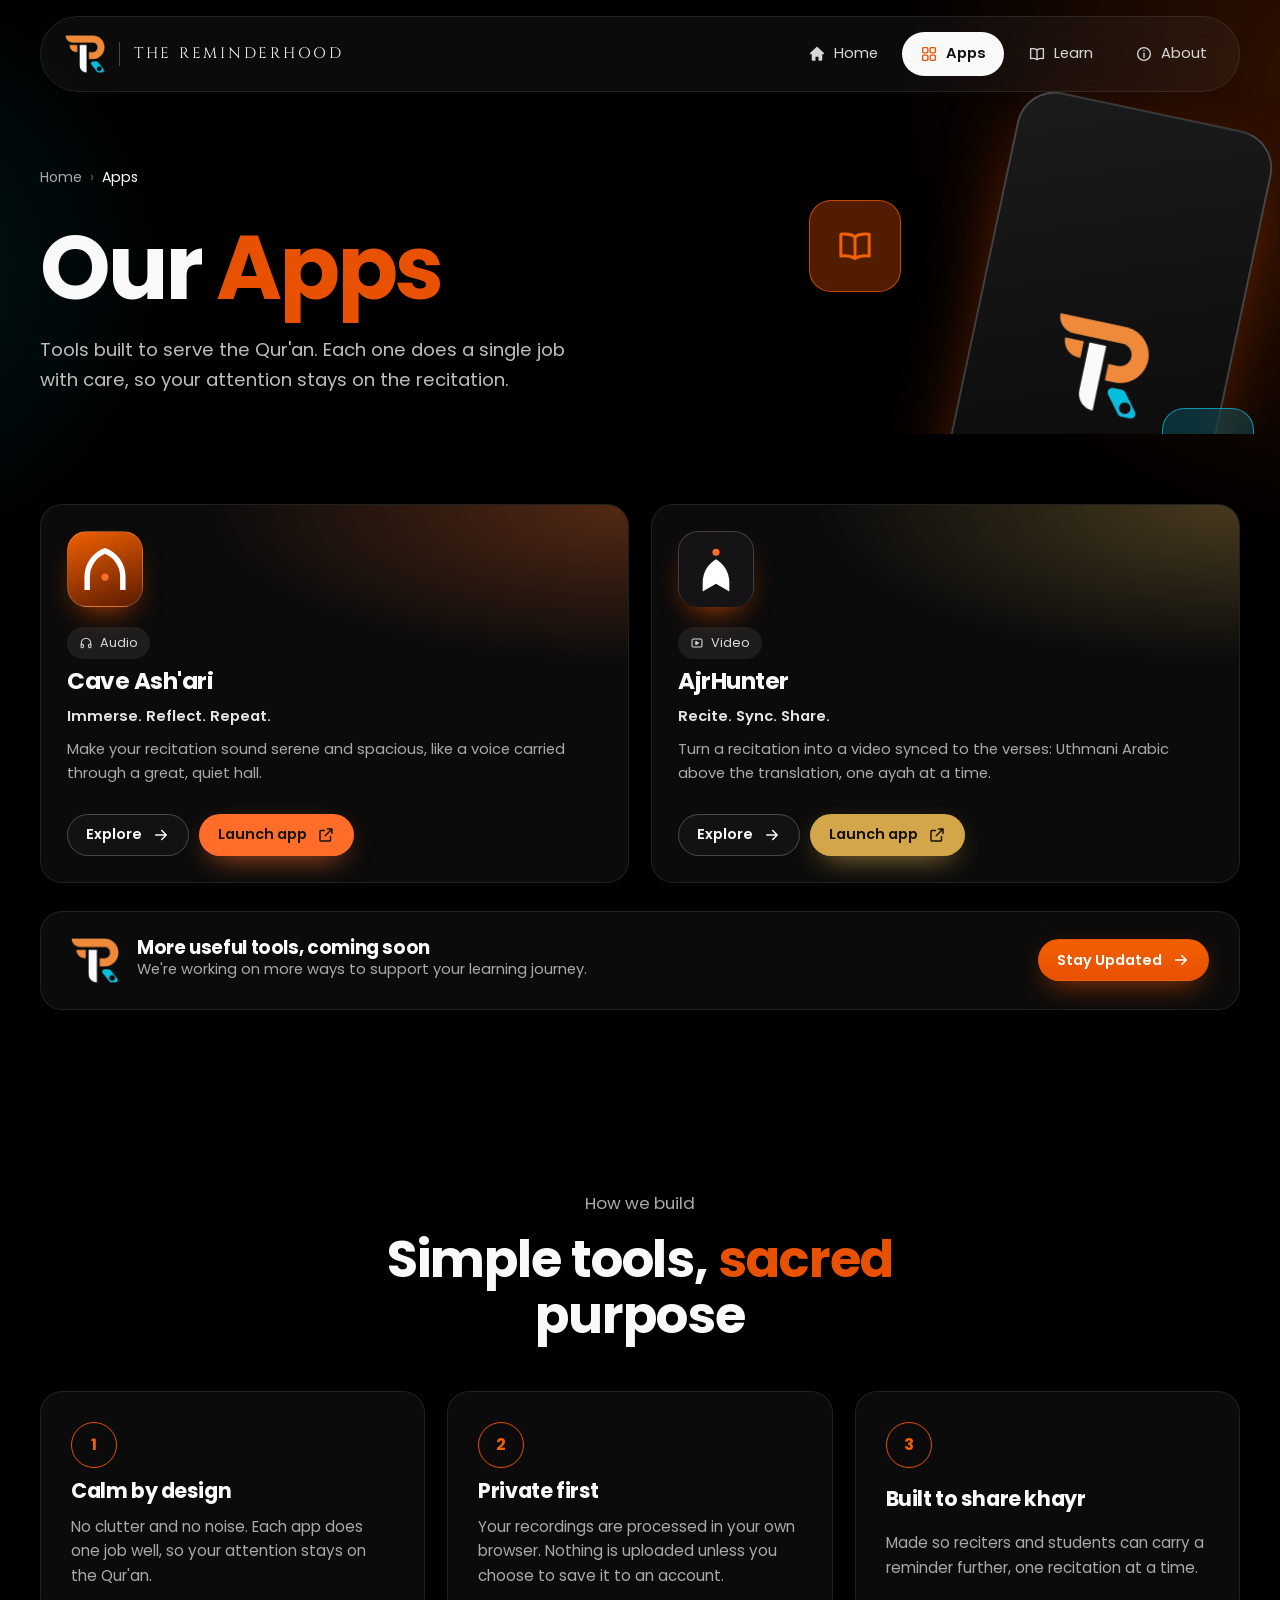
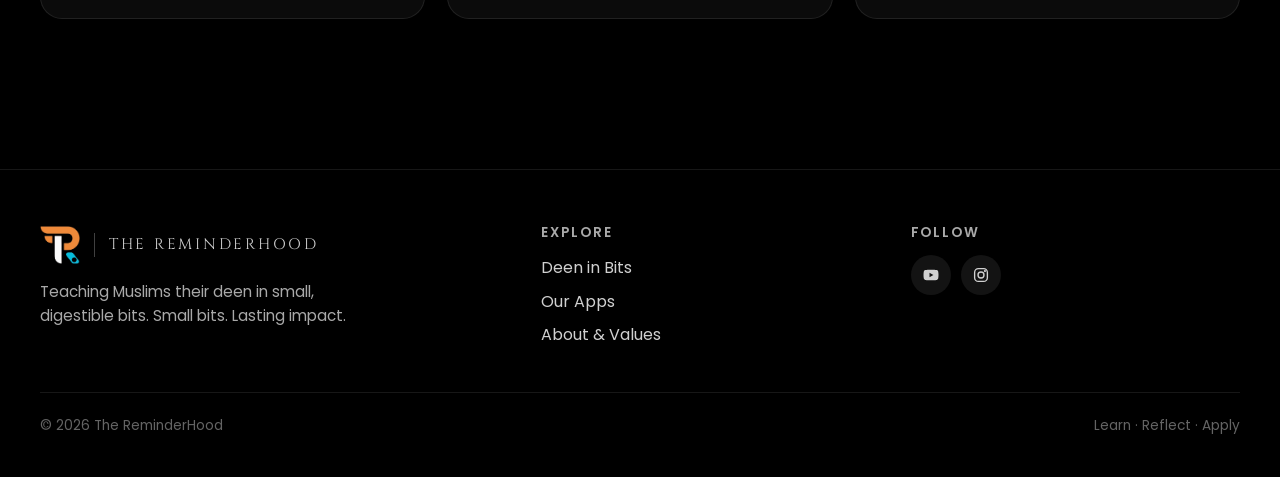
==== commit 34b32a89: "Remove the short orange accent lines; credit Ahmed Al-Gharib on AjrHunter The owner felt the small o" ====
--- a/apps/index.html
+++ b/apps/index.html
@@ -5,14 +5,14 @@
   <meta name="viewport" content="width=device-width, initial-scale=1, viewport-fit=cover">
   <title>Our Apps · The ReminderHood</title>
   <meta name="description" content="Tools built to serve the Qur'an: Cave Ash'ari gives recitations a serene, spacious sound, and AjrHunter turns them into verse-synced videos.">
-  <link rel="canonical" href="https://[SITE_URL]/apps">
+  <link rel="canonical" href="https://thereminderhood.com/apps">
   <meta name="theme-color" content="#000000">
   <meta property="og:type" content="website">
   <meta property="og:site_name" content="The ReminderHood">
-  <meta property="og:url" content="https://[SITE_URL]/apps">
+  <meta property="og:url" content="https://thereminderhood.com/apps">
   <meta property="og:title" content="Our Apps · The ReminderHood">
   <meta property="og:description" content="Tools built to serve the Qur'an: Cave Ash'ari gives recitations a serene, spacious sound, and AjrHunter turns them into verse-synced videos.">
-  <meta property="og:image" content="https://[SITE_URL]/assets/og/og-apps.jpg">
+  <meta property="og:image" content="https://thereminderhood.com/assets/og/og-apps.jpg">
   <meta property="og:image:width" content="1200">
   <meta property="og:image:height" content="630">
   <meta name="twitter:card" content="summary_large_image">
@@ -22,7 +22,7 @@
   <link rel="preconnect" href="https://fonts.gstatic.com" crossorigin>
   <link rel="stylesheet" href="https://fonts.googleapis.com/css2?family=Cinzel:wght@500;600&family=Poppins:wght@400;500;600;700;800&display=swap">
   <link rel="stylesheet" href="/css/styles.css">
-  <script type="application/ld+json">{"@context": "https://schema.org", "@type": "BreadcrumbList", "itemListElement": [{"@type": "ListItem", "position": 1, "name": "Home", "item": "https://[SITE_URL]/"}, {"@type": "ListItem", "position": 2, "name": "Apps", "item": "https://[SITE_URL]/apps"}]}</script>
+  <script type="application/ld+json">{"@context": "https://schema.org", "@type": "BreadcrumbList", "itemListElement": [{"@type": "ListItem", "position": 1, "name": "Home", "item": "https://thereminderhood.com/"}, {"@type": "ListItem", "position": 2, "name": "Apps", "item": "https://thereminderhood.com/apps"}]}</script>
 </head>
 <body>
   <a class="skip" href="#main">Skip to content</a>
@@ -66,7 +66,6 @@
             <li aria-current="page">Apps</li>
           </ol>
         </nav>
-        <div class="bar"></div>
         <h1>Our <span class="accent">Apps</span></h1>
         <p>Tools built to serve the Qur'an. Each one does a single job with care, so your attention stays on the recitation.</p>
       </div>
--- a/css/styles.css
+++ b/css/styles.css
@@ -95,7 +95,6 @@
   font-size: .95rem;
   color: #CFCFCF;
 }
-.eyebrow::before { content: ""; width: 44px; height: 3px; border-radius: 3px; background: var(--orange); }
 .eyebrow .dot { width: 5px; height: 5px; border-radius: 50%; background: var(--orange); }
 
 .section-head { display: grid; gap: 14px; max-width: 720px; margin-bottom: 48px; }
@@ -308,7 +307,6 @@
 /* Short hero for inner pages */
 .page-hero { padding: calc(var(--nav-h) + 90px) 0 40px; position: relative; overflow: hidden; }
 .page-hero h1 { font-size: clamp(3rem, 7.5vw, 5.6rem); letter-spacing: -.035em; }
-.page-hero .bar { width: 48px; height: 4px; border-radius: 4px; background: var(--orange); margin-bottom: 26px; }
 .page-hero p { margin-top: 18px; max-width: 560px; font-size: 1.15rem; color: #BDBDBD; }
 
 /* ---------- 7. Sections & cards ---------- */
@@ -645,6 +643,10 @@
 .socials a { display: grid; place-items: center; width: 40px; height: 40px; border-radius: 50%; background: var(--glass-2); }
 .socials a:hover { background: var(--orange); color: #fff; }
 .socials svg { width: 18px; height: 18px; }
+/* arriving from a "Follow us" button: briefly light up the links */
+#follow { scroll-margin-top: 120px; }
+#follow:target .socials a { animation: followPulse 1.6s var(--ease) 2; }
+@keyframes followPulse { 50% { background: var(--orange); color: #fff; box-shadow: 0 0 0 6px rgba(232, 80, 2, .25); } }
 
 /* ---------- 10. Mobile tab bar (phones only) ---------- */
 .tabbar { display: none; }
@@ -796,6 +798,19 @@
 .demo-video { width: 100%; aspect-ratio: 16 / 9; border-radius: var(--radius-sm); background: #000; }
 .media-note { display: none; font-size: .85rem; color: var(--sand); }
 .is-missing .media-note { display: block; }
+
+/* Learn page: the single Deen in Bits animation */
+.learn-gif { margin: 0; padding: 12px; overflow: hidden; }
+.learn-gif img { width: 100%; height: auto; border-radius: var(--radius-sm); }
+.learn-gif.is-missing { display: grid; place-items: center; min-height: 260px; }
+.learn-gif.is-missing img { display: none; }
+
+/* Credits (AjrHunter fonts) */
+.credits { display: grid; gap: 16px; justify-items: start; max-width: 840px; padding: 34px; }
+.credits h2 { font-size: clamp(1.6rem, 3.2vw, 2.2rem); }
+.credits p { color: #C9C9C9; font-size: 1.02rem; }
+.credits strong { color: #fff; }
+.credits .dua { margin-top: 6px; padding-top: 16px; border-top: 1px solid var(--line); width: 100%; color: #E4E4E4; font-style: italic; }
 
 /* FAQ (native <details>, works without JS) */
 .faq { display: grid; gap: 12px; max-width: 840px; }
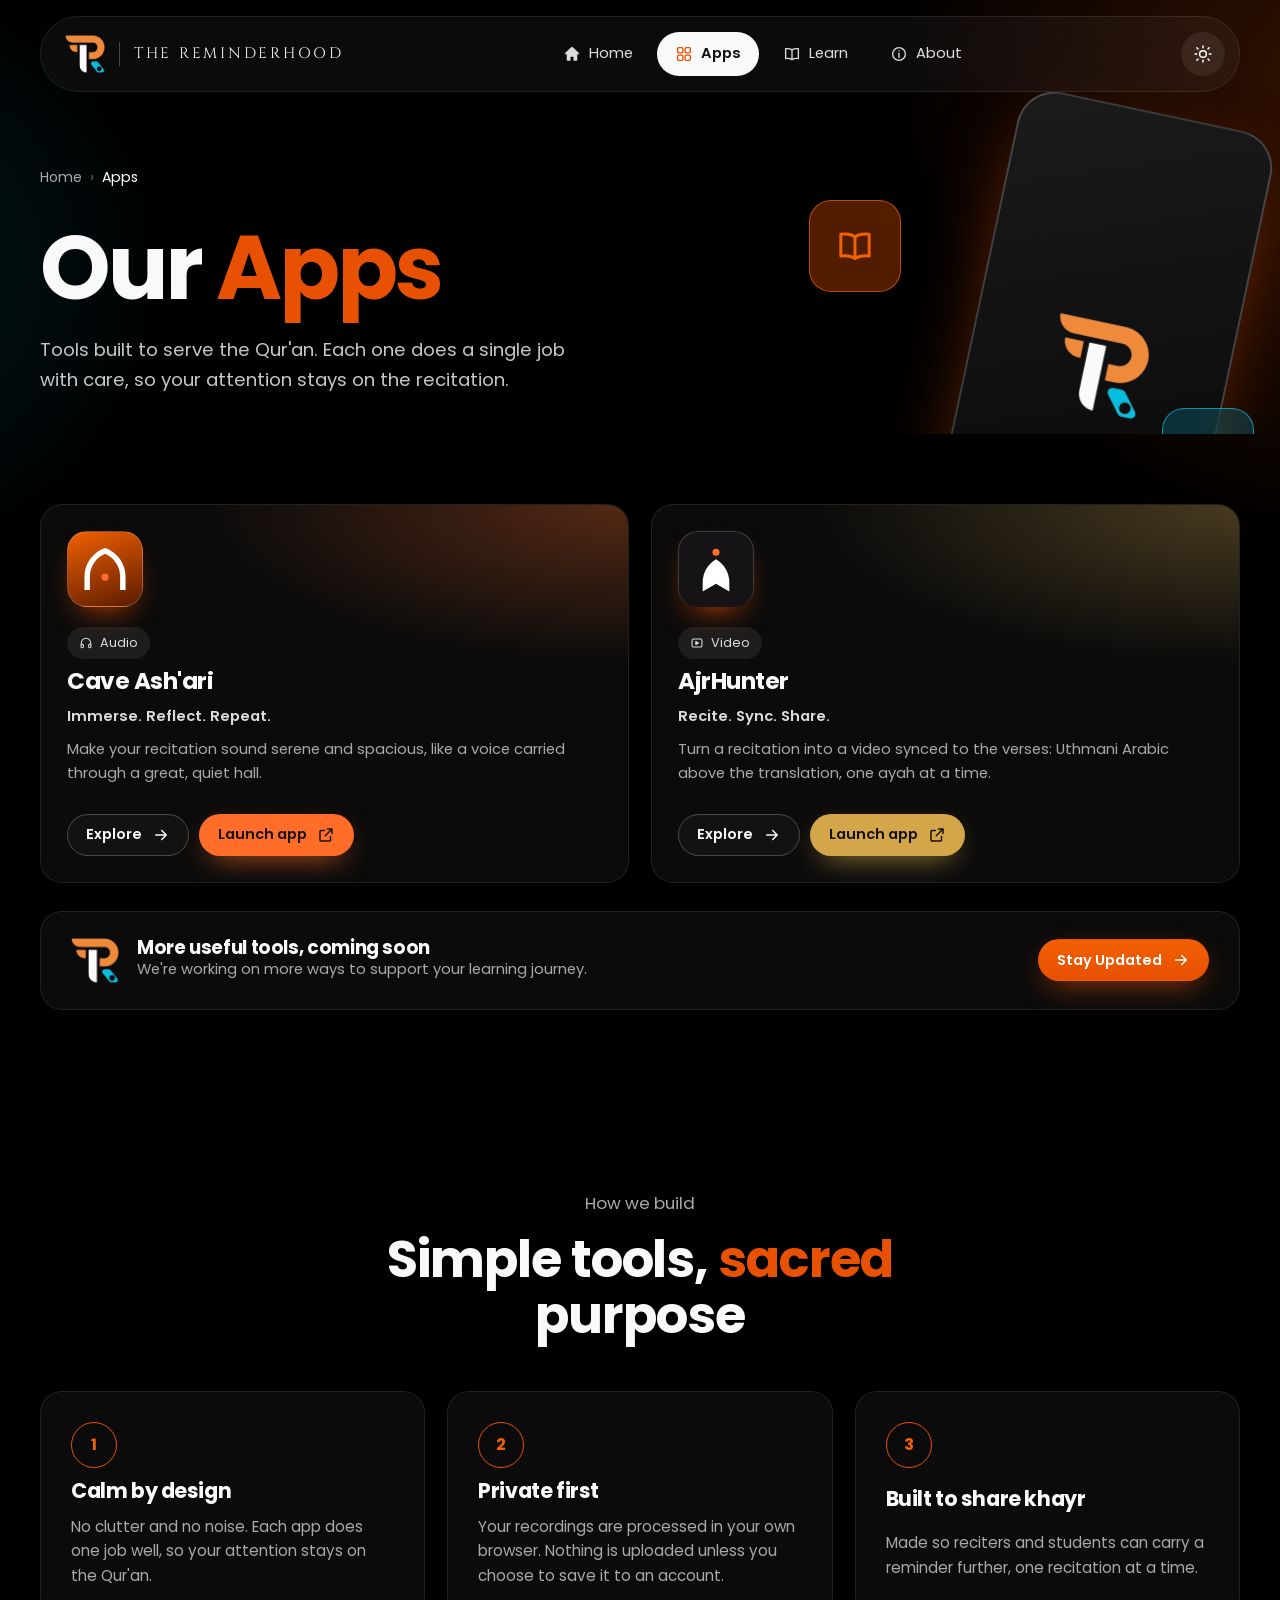
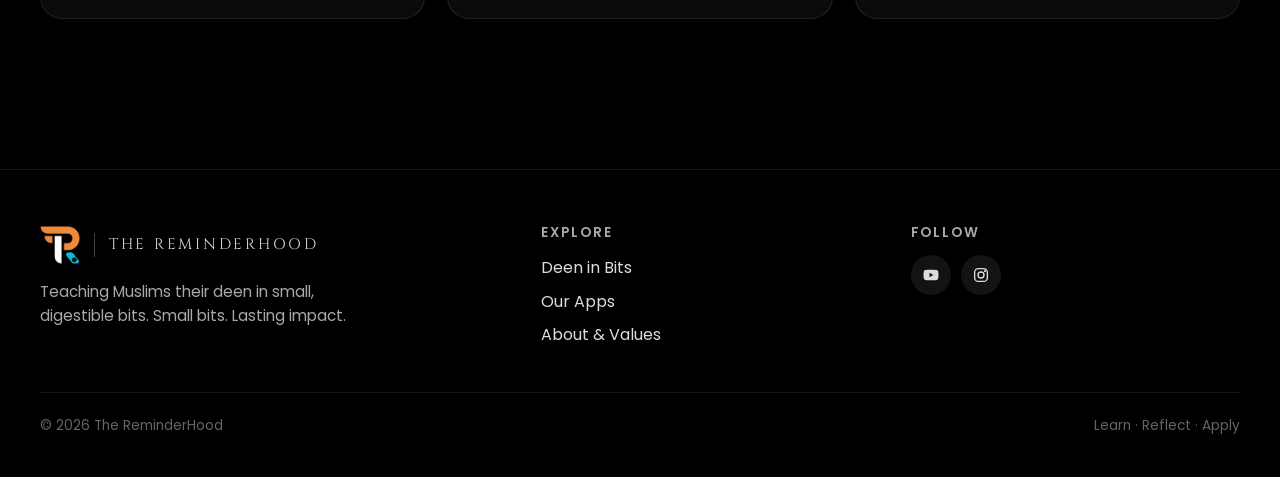
==== commit 54812e55: "Add a light theme with a header toggle (dark stays the default) Colours now go through theme tokens " ====
--- a/apps/index.html
+++ b/apps/index.html
@@ -1,5 +1,5 @@
 <!DOCTYPE html>
-<html lang="en">
+<html lang="en" data-theme="dark">
 <head>
   <meta charset="utf-8">
   <meta name="viewport" content="width=device-width, initial-scale=1, viewport-fit=cover">
@@ -21,6 +21,7 @@
   <link rel="preconnect" href="https://fonts.googleapis.com">
   <link rel="preconnect" href="https://fonts.gstatic.com" crossorigin>
   <link rel="stylesheet" href="https://fonts.googleapis.com/css2?family=Cinzel:wght@500;600&family=Poppins:wght@400;500;600;700;800&display=swap">
+  <script src="/js/theme.js"></script>
   <link rel="stylesheet" href="/css/styles.css">
   <script type="application/ld+json">{"@context": "https://schema.org", "@type": "BreadcrumbList", "itemListElement": [{"@type": "ListItem", "position": 1, "name": "Home", "item": "https://thereminderhood.com/"}, {"@type": "ListItem", "position": 2, "name": "Apps", "item": "https://thereminderhood.com/apps"}]}</script>
 </head>
@@ -32,7 +33,7 @@
     <div class="wrap">
       <nav class="nav glass" aria-label="Main">
         <a class="brand" href="/" aria-label="The ReminderHood home">
-          <img src="/assets/logo.png" alt="" width="40" height="38">
+          <img class="logo-on-dark" src="/assets/logo.png" alt="" width="40" height="38"><img class="logo-on-light" src="/assets/logo-light.png" alt="" width="40" height="38">
           <span class="brand-name">The ReminderHood</span>
         </a>
         <ul class="nav-links">
@@ -46,7 +47,10 @@
           <li><a href="/learn"><svg aria-hidden="true"><use href="/assets/icons.svg#i-book"/></svg>Learn</a></li>
           <li><a href="/about"><svg aria-hidden="true"><use href="/assets/icons.svg#i-info"/></svg>About</a></li>
         </ul>
-        <button class="menu-btn" type="button" aria-expanded="false"><svg aria-hidden="true"><use href="/assets/icons.svg#i-menu"/></svg><span class="sr-only">Open menu</span></button>
+        <div class="nav-tools">
+          <button class="theme-btn" type="button" aria-label="Switch to light mode" aria-pressed="false"><svg class="i-sun" aria-hidden="true"><use href="/assets/icons.svg#i-sun"/></svg><svg class="i-moon" aria-hidden="true"><use href="/assets/icons.svg#i-moon"/></svg></button>
+          <button class="menu-btn" type="button" aria-expanded="false"><svg aria-hidden="true"><use href="/assets/icons.svg#i-menu"/></svg><span class="sr-only">Open menu</span></button>
+        </div>
       </nav>
     </div>
   </header>
@@ -101,7 +105,7 @@
 
         <div class="banner glass reveal" style="margin-top:28px">
           <div class="left">
-            <img src="/assets/logo.png" alt="">
+            <img class="logo-on-dark" src="/assets/logo.png" alt=""><img class="logo-on-light" src="/assets/logo-light.png" alt="">
             <div>
               <h3>More useful tools, coming soon</h3>
               <p>We're working on more ways to support your learning journey.</p>
@@ -133,7 +137,7 @@
     <div class="wrap">
       <div class="footer-grid">
         <div class="footer-about">
-          <a class="brand" href="/"><img src="/assets/logo.png" alt="" width="40" height="38"><span class="brand-name">The ReminderHood</span></a>
+          <a class="brand" href="/"><img class="logo-on-dark" src="/assets/logo.png" alt="" width="40" height="38"><img class="logo-on-light" src="/assets/logo-light.png" alt="" width="40" height="38"><span class="brand-name">The ReminderHood</span></a>
           <p>Teaching Muslims their deen in small, digestible bits. Small bits. Lasting impact.</p>
         </div>
         <div>
--- a/css/styles.css
+++ b/css/styles.css
@@ -7,6 +7,7 @@
    10 Mobile tab bar · 11 Motion · 12 Responsive
    13 Apps hub & app pages (nav dropdown, breadcrumb, app accent,
       hero media slot, demo players, FAQ)
+   14 Light theme (html[data-theme="light"]; dark is the default)
    ========================================================= */
 
 /* ---------- 1. Tokens (from the brand palette in the mock-up) ---------- */
@@ -21,7 +22,16 @@
   --gray: #646464;
   --gray-d: #333333;
 
+  /* theme-dependent tokens (dark values; light values in section 14) */
+  --bg: var(--ink);
+  --fg-rgb: 255, 255, 255;     /* hairlines, tints and borders */
+  --panel-rgb: 12, 12, 12;     /* solid floating panels (scrolled nav, menus, tab bar) */
   --text: var(--white);
+  --text-hi: #fff;             /* headings, Arabic, emphasis */
+  --text-strong: #DCDCDC;      /* nav links, quotes, footer links */
+  --text-soft: #C6C6C6;        /* body copy on cards */
+  --pill-bg: var(--white);     /* active nav pill / pressed filter */
+  --pill-fg: #111;
   --muted: #A9A9A9;
   --line: rgba(255, 255, 255, .09);
   --glass: rgba(255, 255, 255, .045);
@@ -54,7 +64,7 @@
   font-size: 16px;
   line-height: 1.6;
   color: var(--text);
-  background: var(--ink);
+  background: var(--bg);
   overflow-x: hidden;
   -webkit-font-smoothing: antialiased;
 }
@@ -68,7 +78,7 @@
   background:
     radial-gradient(60vw 60vw at 105% 10%, rgba(232, 80, 2, .22), transparent 60%),
     radial-gradient(40vw 40vw at -10% 30%, rgba(13, 190, 222, .12), transparent 60%),
-    var(--ink);
+    var(--bg);
 }
 img, svg { display: block; max-width: 100%; }
 a { color: inherit; text-decoration: none; }
@@ -93,7 +103,7 @@
   align-items: center;
   gap: 14px;
   font-size: .95rem;
-  color: #CFCFCF;
+  color: var(--text-soft);
 }
 .eyebrow .dot { width: 5px; height: 5px; border-radius: 50%; background: var(--orange); }
 
@@ -130,13 +140,13 @@
   transition: background .3s, height .3s var(--ease);
 }
 .site-header.is-scrolled { top: 8px; }
-.site-header.is-scrolled .nav { background: rgba(10, 10, 10, .78); height: 64px; }
+.site-header.is-scrolled .nav { background: rgba(var(--panel-rgb), .78); height: 64px; }
 
 .brand { display: flex; align-items: center; gap: 14px; }
 .brand img { width: 40px; height: auto; }
 .brand-name {
   padding-left: 14px;
-  border-left: 1px solid rgba(255, 255, 255, .25);
+  border-left: 1px solid rgba(var(--fg-rgb), .25);
   font-family: var(--font-mark);
   font-size: .95rem;
   letter-spacing: .18em;
@@ -152,11 +162,11 @@
   padding: 10px 18px;
   border-radius: 999px;
   font-size: .92rem;
-  color: #D6D6D6;
+  color: var(--text-strong);
   transition: background .2s, color .2s;
 }
-.nav-links a:hover { background: var(--glass-2); color: #fff; }
-.nav-links > li > a[aria-current] { background: var(--white); color: #111; font-weight: 600; }
+.nav-links a:hover { background: var(--glass-2); color: var(--text-hi); }
+.nav-links > li > a[aria-current] { background: var(--pill-bg); color: var(--pill-fg); font-weight: 600; }
 .nav-links > li > a[aria-current] svg { color: var(--orange); }
 .nav-links svg, .tabbar svg, .ico { width: 18px; height: 18px; flex: none; }
 
@@ -180,8 +190,8 @@
 .btn:hover { transform: translateY(-2px); }
 .btn--primary { background: linear-gradient(180deg, var(--orange-2), var(--orange)); color: #fff; box-shadow: 0 10px 30px -10px rgba(232, 80, 2, .8); }
 .btn--primary:hover { box-shadow: 0 16px 40px -12px rgba(232, 80, 2, .95); }
-.btn--ghost { border-color: rgba(255, 255, 255, .22); background: rgba(255, 255, 255, .03); }
-.btn--ghost:hover { border-color: rgba(255, 255, 255, .45); }
+.btn--ghost { border-color: rgba(var(--fg-rgb), .22); background: rgba(var(--fg-rgb), .03); }
+.btn--ghost:hover { border-color: rgba(var(--fg-rgb), .45); }
 .btn--sm { min-height: 42px; padding: 0 18px; font-size: .9rem; }
 .btn .ico { width: 18px; height: 18px; }
 
@@ -193,7 +203,7 @@
   border-radius: 999px;
   background: var(--glass-2);
   font-size: .8rem;
-  color: #DADADA;
+  color: var(--text-strong);
 }
 .chip svg { width: 14px; height: 14px; }
 
@@ -210,7 +220,7 @@
   transition: background .2s, color .2s;
 }
 .round-link svg { width: 18px; height: 18px; }
-.round-link--muted { border-color: rgba(255, 255, 255, .45); color: #fff; }
+.round-link--muted { border-color: rgba(var(--fg-rgb), .45); color: #fff; }
 .round-link:hover { background: var(--orange); border-color: var(--orange); color: #fff; }
 
 /* ---------- 6. Hero ---------- */
@@ -266,8 +276,8 @@
 .hero-copy { max-width: 640px; min-width: 0; display: grid; grid-template-columns: minmax(0, 1fr); gap: 22px; }
 .hero h1 { font-size: clamp(3.4rem, 9vw, 7rem); line-height: .98; letter-spacing: -.035em; }
 .hero h1 .accent { color: var(--orange-2); }
-.hero .tagline { font-size: clamp(1.6rem, 3.4vw, 2.6rem); font-weight: 500; color: #E4E4E4; letter-spacing: -.02em; }
-.hero .lead { font-size: 1.12rem; color: #BDBDBD; max-width: 520px; }
+.hero .tagline { font-size: clamp(1.6rem, 3.4vw, 2.6rem); font-weight: 500; color: var(--text-strong); letter-spacing: -.02em; }
+.hero .lead { font-size: 1.12rem; color: var(--text-soft); max-width: 520px; }
 .hero-actions { display: flex; flex-wrap: wrap; gap: 14px; margin-top: 6px; }
 
 .pillars {
@@ -285,10 +295,10 @@
   padding: 0 22px;
   font-size: .86rem;
   line-height: 1.3;
-  color: #D4D4D4;
+  color: var(--text-strong);
 }
 .pillar + .pillar { border-left: 1px solid var(--line); }
-.pillar svg { width: 28px; height: 28px; flex: none; }
+.pillar svg { width: 28px; height: 28px; flex: none; color: var(--text-strong); }
 
 .scroll-cue {
   position: absolute;
@@ -299,7 +309,7 @@
   place-items: center;
   width: 30px;
   height: 48px;
-  border: 1.5px solid rgba(255, 255, 255, .35);
+  border: 1.5px solid rgba(var(--fg-rgb), .35);
   border-radius: 999px;
 }
 .scroll-cue svg { width: 16px; height: 16px; animation: bob 1.8s ease-in-out infinite; }
@@ -307,7 +317,7 @@
 /* Short hero for inner pages */
 .page-hero { padding: calc(var(--nav-h) + 90px) 0 40px; position: relative; overflow: hidden; }
 .page-hero h1 { font-size: clamp(3rem, 7.5vw, 5.6rem); letter-spacing: -.035em; }
-.page-hero p { margin-top: 18px; max-width: 560px; font-size: 1.15rem; color: #BDBDBD; }
+.page-hero p { margin-top: 18px; max-width: 560px; font-size: 1.15rem; color: var(--text-soft); }
 
 /* ---------- 7. Sections & cards ---------- */
 /* Ayah block */
@@ -327,8 +337,8 @@
   background: radial-gradient(closest-side, rgba(232, 80, 2, .22), transparent);
   pointer-events: none;
 }
-.ayah .ar { font-family: var(--font-quran); font-size: clamp(1.9rem, 4.6vw, 3.1rem); line-height: 1.9; direction: rtl; color: #fff; }
-.ayah .en { font-size: clamp(1.05rem, 2vw, 1.3rem); color: #E2E2E2; font-style: italic; }
+.ayah .ar { font-family: var(--font-quran); font-size: clamp(1.9rem, 4.6vw, 3.1rem); line-height: 1.9; direction: rtl; color: var(--text-hi); }
+.ayah .en { font-size: clamp(1.05rem, 2vw, 1.3rem); color: var(--text-strong); font-style: italic; }
 .ayah .ref { font-size: .85rem; letter-spacing: .12em; text-transform: uppercase; color: var(--orange-2); }
 .ayah .note { max-width: 640px; margin: 10px auto 0; color: var(--muted); }
 
@@ -351,7 +361,7 @@
   overflow: hidden;
   transition: transform .3s var(--ease), border-color .3s;
 }
-.track:hover { transform: translateY(-4px); border-color: rgba(255, 255, 255, .22); }
+.track:hover { transform: translateY(-4px); border-color: rgba(var(--fg-rgb), .22); }
 .track .ico-box {
   position: absolute;
   top: 22px;
@@ -389,10 +399,10 @@
 .bit-card .bit-side p { color: rgba(255, 255, 255, .85); }
 .bit-card .bit-body { display: grid; gap: 16px; padding: 44px; align-content: center; }
 .bit-body .ar { font-family: var(--font-quran); font-size: 1.9rem; line-height: 1.9; direction: rtl; text-align: right; }
-.bit-body blockquote { margin: 0; font-size: 1.12rem; font-style: italic; color: #E8E8E8; }
+.bit-body blockquote { margin: 0; font-size: 1.12rem; font-style: italic; color: var(--text-strong); }
 .bit-body .ref { font-size: .82rem; letter-spacing: .1em; text-transform: uppercase; color: var(--orange-2); }
-.bit-body .apply { padding: 14px 16px; border-radius: var(--radius-sm); background: var(--glass-2); font-size: .95rem; color: #D9D9D9; }
-.bit-body .apply strong { color: #fff; }
+.bit-body .apply { padding: 14px 16px; border-radius: var(--radius-sm); background: var(--glass-2); font-size: .95rem; color: var(--text-strong); }
+.bit-body .apply strong { color: var(--text-hi); }
 .bit-nav { display: flex; gap: 10px; }
 
 /* App cards */
@@ -407,7 +417,7 @@
   isolation: isolate;
   transition: transform .3s var(--ease), border-color .3s;
 }
-.app-card:hover { transform: translateY(-4px); border-color: rgba(255, 255, 255, .2); }
+.app-card:hover { transform: translateY(-4px); border-color: rgba(var(--fg-rgb), .2); }
 .app-card::after {
   content: "";
   position: absolute;
@@ -430,7 +440,7 @@
 .app-icon--ajr { background: #161316; }
 .app-icon--ajr img { width: 76px; height: 76px; border-radius: 20px; }
 .app-card h3, .app-card .h3 { font-size: 1.45rem; }
-.app-card .motto { font-weight: 600; font-size: .92rem; color: #E6E6E6; }
+.app-card .motto { font-weight: 600; font-size: .92rem; color: var(--text-strong); }
 .app-card .desc { font-size: .92rem; color: var(--muted); }
 .app-card .foot { display: flex; align-items: center; justify-content: space-between; margin-top: auto; padding-top: 16px; }
 .app-card--soon { place-content: center; justify-items: center; text-align: center; }
@@ -517,11 +527,11 @@
   border: 1px solid var(--line);
   background: var(--glass);
   font-size: .9rem;
-  color: #D0D0D0;
+  color: var(--text-strong);
   transition: background .2s, color .2s, border-color .2s;
 }
-.filter:hover { border-color: rgba(255, 255, 255, .3); }
-.filter[aria-pressed="true"] { background: var(--white); color: #111; font-weight: 600; }
+.filter:hover { border-color: rgba(var(--fg-rgb), .3); }
+.filter[aria-pressed="true"] { background: var(--pill-bg); color: var(--pill-fg); font-weight: 600; }
 
 .bit {
   display: grid;
@@ -531,8 +541,8 @@
 }
 .bit header { display: flex; align-items: center; justify-content: space-between; gap: 10px; }
 .bit h3 { font-size: 1.2rem; }
-.bit .ar { font-family: var(--font-quran); font-size: 1.5rem; line-height: 1.9; direction: rtl; text-align: right; color: #fff; }
-.bit blockquote { margin: 0; color: #E2E2E2; font-style: italic; }
+.bit .ar { font-family: var(--font-quran); font-size: 1.5rem; line-height: 1.9; direction: rtl; text-align: right; color: var(--text-hi); }
+.bit blockquote { margin: 0; color: var(--text-strong); font-style: italic; }
 .bit .ref { font-size: .78rem; letter-spacing: .1em; text-transform: uppercase; color: var(--orange-2); }
 .bit details { border-top: 1px solid var(--line); padding-top: 12px; }
 .bit summary { cursor: pointer; font-weight: 600; font-size: .92rem; list-style: none; display: flex; align-items: center; gap: 8px; }
@@ -540,7 +550,7 @@
 .bit summary::after { content: "+"; margin-left: auto; color: var(--orange-2); font-size: 1.2rem; }
 .bit details[open] summary::after { content: "–"; }
 .bit dl { margin: 12px 0 0; display: grid; gap: 10px; font-size: .93rem; }
-.bit dt { font-weight: 600; color: #fff; }
+.bit dt { font-weight: 600; color: var(--text-hi); }
 .bit dd { margin: 0; color: var(--muted); }
 .bit[hidden] { display: none; }
 
@@ -571,7 +581,7 @@
   align-content: start;
   padding: 34px 26px 28px;
   border-radius: var(--radius);
-  background: linear-gradient(170deg, rgba(232, 80, 2, .16), rgba(255, 255, 255, .03) 60%);
+  background: linear-gradient(170deg, rgba(232, 80, 2, .16), rgba(var(--fg-rgb), .03) 60%);
   border: 1px solid rgba(241, 96, 1, .3);
   transition: transform .3s var(--ease), border-color .3s;
 }
@@ -593,11 +603,11 @@
 }
 .value h3 { font-size: 1.25rem; letter-spacing: .02em; }
 .value h3 small { display: block; margin-top: 4px; font-size: .78rem; font-weight: 500; letter-spacing: .12em; text-transform: uppercase; color: var(--orange-2); }
-.value p { color: #CFCFCF; font-size: .95rem; }
+.value p { color: var(--text-soft); font-size: .95rem; }
 
 .story { display: grid; grid-template-columns: 1fr 1fr; gap: 60px; align-items: center; }
 .story .copy { display: grid; gap: 18px; }
-.story .copy p { color: #C4C4C4; font-size: 1.05rem; }
+.story .copy p { color: var(--text-soft); font-size: 1.05rem; }
 .story-visual { aspect-ratio: 1; display: grid; place-items: center; position: relative; overflow: hidden; }
 .story-visual img.logo-big { width: 46%; position: relative; z-index: 1; }
 .story-visual::before {
@@ -624,10 +634,10 @@
   padding: 50px;
   overflow: hidden;
   position: relative;
-  background: linear-gradient(120deg, rgba(232, 80, 2, .22), rgba(255, 255, 255, .03) 55%);
+  background: linear-gradient(120deg, rgba(232, 80, 2, .22), rgba(var(--fg-rgb), .03) 55%);
 }
 .cta h2 { font-size: clamp(1.9rem, 3.6vw, 2.8rem); }
-.cta p { color: #C8C8C8; margin-top: 12px; }
+.cta p { color: var(--text-soft); margin-top: 12px; }
 .cta .actions { display: flex; flex-wrap: wrap; gap: 12px; justify-content: flex-end; }
 
 /* ---------- 9. Footer ---------- */
@@ -635,7 +645,7 @@
 .footer-grid { display: grid; grid-template-columns: 1.4fr 1fr 1fr; gap: 40px; }
 .footer-grid h4 { font-size: .85rem; letter-spacing: .14em; text-transform: uppercase; color: var(--muted); margin-bottom: 14px; font-weight: 600; }
 .footer-grid ul { list-style: none; margin: 0; padding: 0; display: grid; gap: 8px; }
-.footer-grid a { color: #D0D0D0; }
+.footer-grid a { color: var(--text-strong); }
 .footer-grid a:hover { color: var(--orange-2); }
 .footer-about p { margin-top: 16px; color: var(--muted); max-width: 340px; font-size: .95rem; }
 .footer-bottom { display: flex; justify-content: space-between; gap: 20px; margin-top: 44px; padding-top: 22px; border-top: 1px solid var(--line); font-size: .85rem; color: var(--gray); }
@@ -685,7 +695,7 @@
   padding: 8px;
   list-style: none;
   border-radius: 18px;
-  background: rgba(12, 12, 12, .96);
+  background: rgba(var(--panel-rgb), .96);
   border: 1px solid var(--line);
   opacity: 0;
   visibility: hidden;
@@ -696,13 +706,13 @@
 .nav-links .has-sub:hover .sub,
 .nav-links .has-sub:focus-within .sub { opacity: 1; visibility: visible; transform: none; }
 .nav-links .sub a { display: block; padding: 10px 14px; border-radius: 12px; }
-.nav-links .sub a[aria-current] { background: rgba(232, 80, 2, .16); color: #fff; font-weight: 600; }
+.nav-links .sub a[aria-current] { background: rgba(232, 80, 2, .16); color: var(--text-hi); font-weight: 600; }
 
 /* Breadcrumb */
 .crumbs ol { display: flex; flex-wrap: wrap; gap: 8px; margin: 0 0 30px; padding: 0; list-style: none; font-size: .88rem; color: var(--muted); }
 .crumbs li + li::before { content: "›"; margin-right: 8px; color: var(--gray); }
-.crumbs a:hover { color: #fff; }
-.crumbs [aria-current] { color: #fff; }
+.crumbs a:hover { color: var(--text-hi); }
+.crumbs [aria-current] { color: var(--text-hi); }
 
 /* Hub cards: two buttons */
 .app-card .actions { display: flex; flex-wrap: wrap; gap: 10px; margin-top: auto; padding-top: 18px; }
@@ -748,7 +758,7 @@
 .app-hero-copy { display: grid; gap: 20px; min-width: 0; }
 .app-hero h1 { font-size: clamp(2.5rem, 7vw, 5rem); letter-spacing: -.035em; }
 .app-hero h1 .tick { color: var(--app-accent); }
-.app-hero .lead { font-size: 1.15rem; color: #C9C9C9; max-width: 540px; }
+.app-hero .lead { font-size: 1.15rem; color: var(--text-soft); max-width: 540px; }
 .app-mark {
   display: grid;
   place-items: center;
@@ -781,7 +791,7 @@
 
 /* Problem statement */
 .reflect { max-width: 780px; display: grid; gap: 18px; }
-.reflect p { font-size: clamp(1.1rem, 2.2vw, 1.35rem); line-height: 1.7; color: #D2D2D2; }
+.reflect p { font-size: clamp(1.1rem, 2.2vw, 1.35rem); line-height: 1.7; color: var(--text-strong); }
 
 /* Who it's for */
 .who { display: grid; gap: 10px; align-content: start; padding: 26px; }
@@ -808,9 +818,9 @@
 /* Credits (AjrHunter fonts) */
 .credits { display: grid; gap: 16px; justify-items: start; max-width: 840px; padding: 34px; }
 .credits h2 { font-size: clamp(1.6rem, 3.2vw, 2.2rem); }
-.credits p { color: #C9C9C9; font-size: 1.02rem; }
-.credits strong { color: #fff; }
-.credits .dua { margin-top: 6px; padding-top: 16px; border-top: 1px solid var(--line); width: 100%; color: #E4E4E4; font-style: italic; }
+.credits p { color: var(--text-soft); font-size: 1.02rem; }
+.credits strong { color: var(--text-hi); }
+.credits .dua { margin-top: 6px; padding-top: 16px; border-top: 1px solid var(--line); width: 100%; color: var(--text-strong); font-style: italic; }
 
 /* FAQ (native <details>, works without JS) */
 .faq { display: grid; gap: 12px; max-width: 840px; }
@@ -819,7 +829,7 @@
 .faq summary::-webkit-details-marker { display: none; }
 .faq summary::after { content: "+"; margin-left: auto; font-size: 1.3rem; color: var(--orange-2); }
 .faq details[open] summary::after { content: "–"; }
-.faq details p { margin-top: 12px; color: #BDBDBD; }
+.faq details p { margin-top: 12px; color: var(--text-soft); }
 
 /* ---------- 12. Responsive ---------- */
 @media (max-width: 1080px) {
@@ -851,13 +861,13 @@
     right: 24px;
     padding: 12px;
     border-radius: var(--radius);
-    background: rgba(12, 12, 12, .96);
+    background: rgba(var(--panel-rgb), .96);
     border: 1px solid var(--line);
   }
   .site-header.menu-open .nav-links a { padding: 14px 16px; font-size: 1rem; }
   /* the Apps dropdown becomes indented sub-links in the phone menu */
   .site-header.menu-open .nav-links .sub { position: static; opacity: 1; visibility: visible; transform: none; min-width: 0; padding: 0 0 0 30px; background: none; border: 0; }
-  .site-header.menu-open .nav-links .sub a { padding: 10px 16px; font-size: .95rem; color: #BDBDBD; }
+  .site-header.menu-open .nav-links .sub a { padding: 10px 16px; font-size: .95rem; color: var(--text-soft); }
   .app-hero-grid { grid-template-columns: 1fr; gap: 36px; }
   .app-hero { padding-top: calc(var(--nav-h) + 40px); }
   .grid--3, .grid--2, .story, .cta, .bit-card, .footer-grid { grid-template-columns: 1fr; }
@@ -885,12 +895,12 @@
     z-index: 60;
     padding: 8px;
     border-radius: 24px;
-    background: rgba(14, 14, 14, .88);
+    background: rgba(var(--panel-rgb), .88);
     border: 1px solid var(--line);
     backdrop-filter: blur(18px);
     -webkit-backdrop-filter: blur(18px);
   }
-  .tabbar a { display: grid; justify-items: center; gap: 4px; padding: 6px 12px; border-radius: 16px; font-size: .72rem; color: #BDBDBD; }
+  .tabbar a { display: grid; justify-items: center; gap: 4px; padding: 6px 12px; border-radius: 16px; font-size: .72rem; color: var(--text-soft); }
   .tabbar a[aria-current] { color: var(--orange-2); background: rgba(232, 80, 2, .12); }
   .tabbar svg { width: 22px; height: 22px; }
 }
@@ -913,3 +923,70 @@
   .brand-name { padding-left: 10px; font-size: .72rem; letter-spacing: .1em; }
   .wrap { width: calc(100% - 28px); }
 }
+
+/* ---------- 14. Light theme ---------- */
+/* Dark is the default. The toggle sets data-theme="light" on <html>; js/theme.js
+   restores the choice before the page paints. Only tokens change here, plus the few
+   pieces that are drawn for a dark background. */
+[data-theme="light"] {
+  color-scheme: light;
+  --bg: #F6F1EA;               /* warm parchment */
+  --fg-rgb: 30, 22, 14;
+  --panel-rgb: 251, 248, 243;
+  --text: #1B1714;
+  --text-hi: #14110E;
+  --text-strong: #2B2520;
+  --text-soft: #4A423B;
+  --muted: #6B625A;
+  --line: rgba(30, 22, 14, .1);
+  --glass: rgba(255, 255, 255, .62);
+  --glass-2: rgba(30, 22, 14, .06);
+  --pill-bg: #14110E;
+  --pill-fg: #F9F9F9;
+  --sand: #8A5A2B;
+}
+[data-theme="light"] body::before {
+  background:
+    radial-gradient(60vw 60vw at 105% 10%, rgba(232, 80, 2, .16), transparent 60%),
+    radial-gradient(40vw 40vw at -10% 30%, rgba(13, 190, 222, .1), transparent 60%),
+    var(--bg);
+}
+[data-theme="light"] .glass { box-shadow: 0 1px 2px rgba(30, 22, 14, .04), 0 12px 30px -18px rgba(30, 22, 14, .25); }
+[data-theme="light"] .hero-art { opacity: .9; }
+[data-theme="light"] .hero::after { opacity: .45; }
+[data-theme="light"] .app-hero::before {
+  background:
+    radial-gradient(55vw 45vw at 88% 35%, color-mix(in srgb, var(--app-accent) 22%, transparent), transparent 70%),
+    linear-gradient(180deg, color-mix(in srgb, var(--app-accent) 10%, transparent), transparent 75%);
+}
+[data-theme="light"] .app-hero::after { opacity: .12; }
+[data-theme="light"] .calli { opacity: .1; }
+[data-theme="light"] .track--quran, [data-theme="light"] .track--bits { background: linear-gradient(150deg, #3a302a, #1d1814); }
+[data-theme="light"] .btn--primary { color: #fff; }
+[data-theme="light"] .socials a:hover { color: #fff; }
+
+/* Logo: the white "T" needs a dark-ink version on light backgrounds */
+.logo-on-light { display: none; }
+[data-theme="light"] .logo-on-dark { display: none; }
+[data-theme="light"] .logo-on-light { display: block; }
+
+/* Theme toggle (header) */
+.theme-btn {
+  display: grid;
+  place-items: center;
+  width: 44px;
+  height: 44px;
+  flex: none;
+  border: 0;
+  border-radius: 50%;
+  background: var(--glass-2);
+  color: var(--text-hi);
+  transition: background .2s;
+}
+.theme-btn:hover { background: rgba(var(--fg-rgb), .14); }
+.theme-btn svg { width: 20px; height: 20px; }
+.theme-btn .i-moon { display: none; }
+[data-theme="light"] .theme-btn .i-sun { display: none; }
+[data-theme="light"] .theme-btn .i-moon { display: block; }
+.nav-tools { display: flex; align-items: center; gap: 8px; }
+
